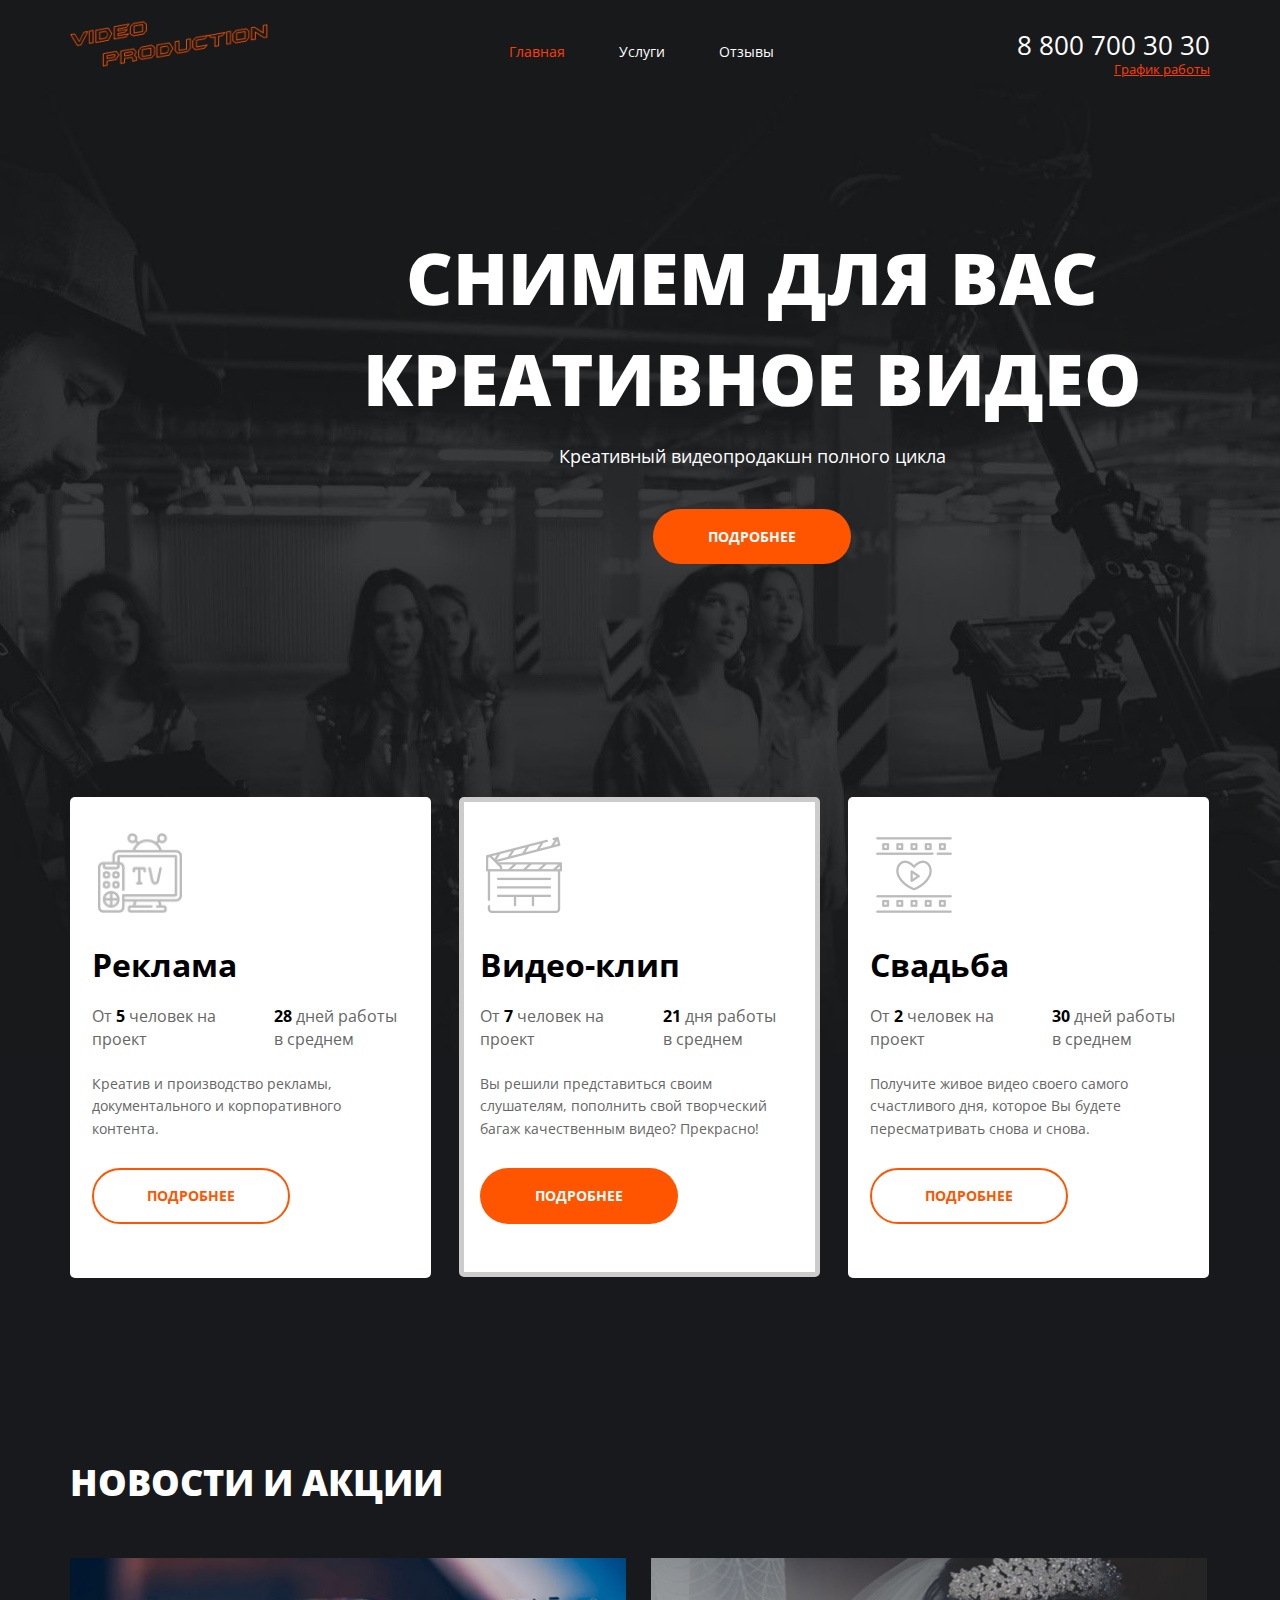
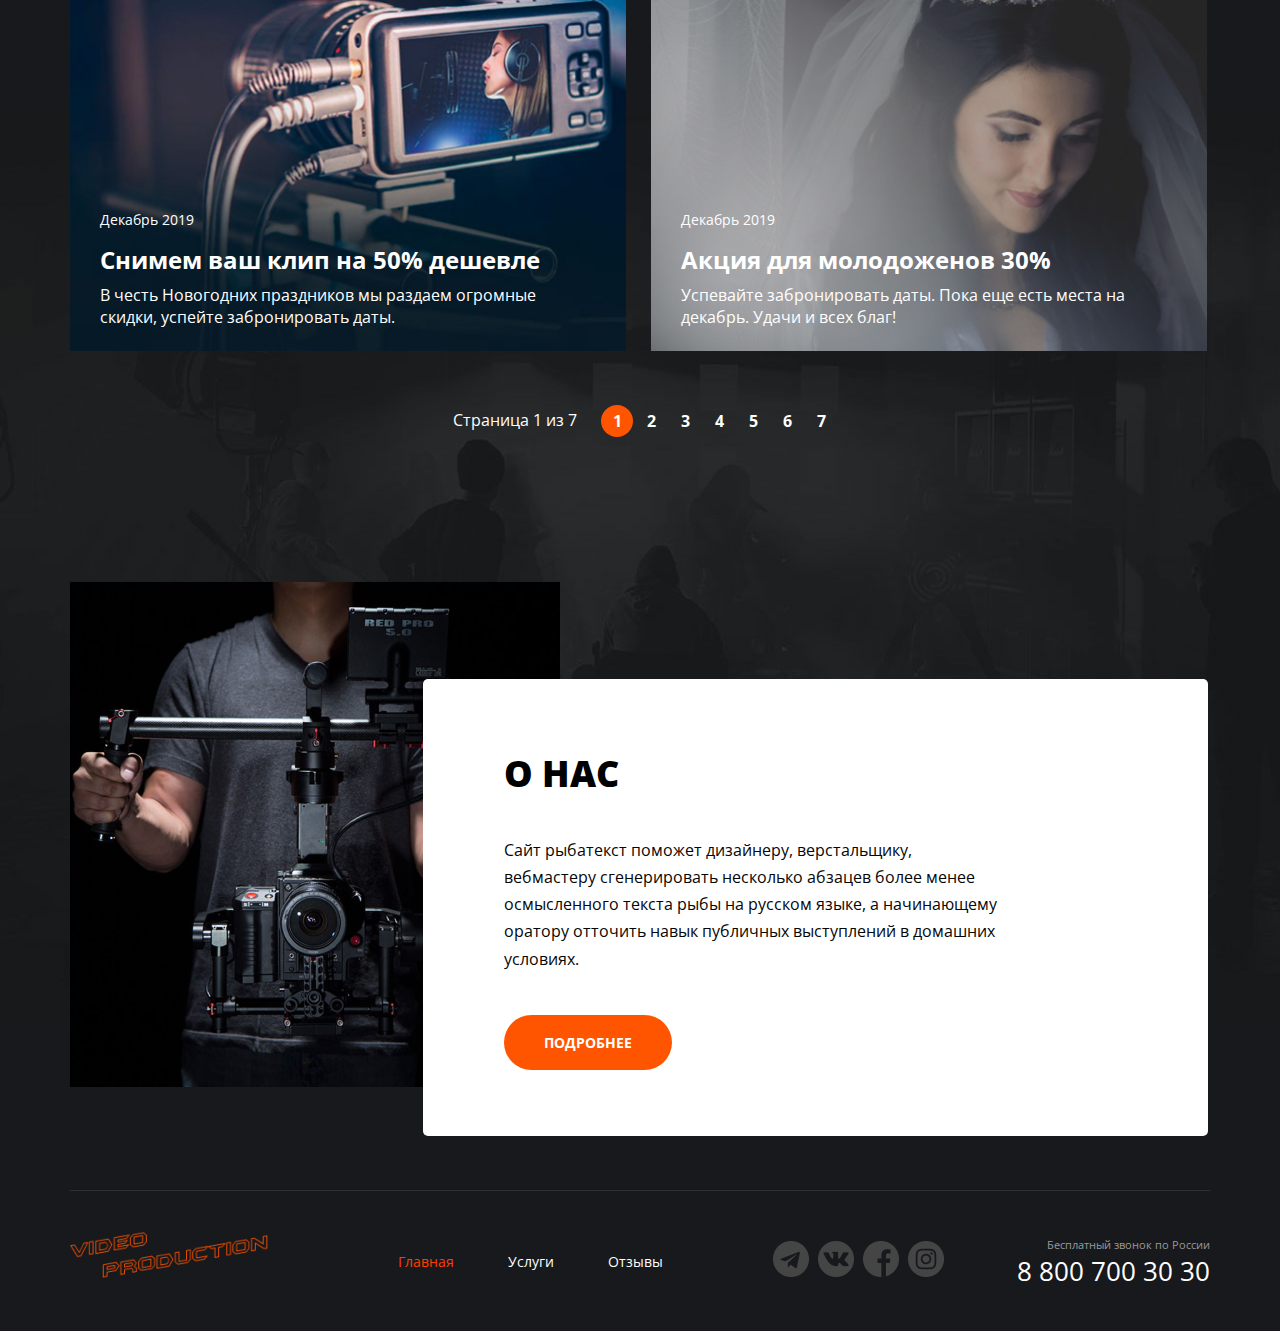
==== index.html @ f636ced1 "Update index.html" ====
<!DOCTYPE html>
<html lang="ru">

<head>
  <meta charset="UTF-8">
  <meta name="viewport" content="width=1160, initial-scale=1.0">
  <title>Video Production | Снимем для вас
    креативное видео</title>
  <link rel="stylesheet" href="./css/normalize.css">
  <link rel="stylesheet" href="./css/main.css">
</head>

<body>
  <div class="wrapper main-page-wrapper">
      <!-- Hero header и меню -->
      <section class="hero">
        <!-- Меню -->
        <header class="header-container">
          <div class="container">
            <div class="header">
              <a href="./" class="logo">
                <img src="./img/logo/logo.png" alt="video production logo" class="logo__img">
              </a>
              <nav class="menu">
                <ul class="menu__list">
                  <li class="menu__item menu__item--active">
                    <a href="./" class="menu__link">Главная</a>
                  </li>
                  <li class="menu__item">
                    <a href="#" class="menu__link">Услуги</a>
                  </li>
                  <li class="menu__item">
                    <a href="#" class="menu__link">Отзывы</a>
                  </li>
                </ul>
              </nav>
              <adress class="contacts">
                <a href="tel:+78007003030" class="contacts__phone">8 800 700 30 30</a>
                <div class="contacts__dropdown-title">
                  <a href="#" class="contacts__dropdown-link">График работы</a>
                </div>
              </adress>
            </div>
          </div>
        </header>
        <!-- Hero -->
        <div class="hero__content">
          <div class="container">
            <div class="hero__text-section">
              <h1 class="hero__title">снимем для вас
                креативное видео</h1>
            </div>
            <div class="hero__text">Креативный видеопродакшн полного цикла
            </div>
            <a href="#" class="button">Подробнее</a>
          </div>
        </div>
      </section>
    <!-- Предложения-->
    <section class="offers">
      <div class="container">
        <ul class="offers__list">
          <li class="offers__item offer">
            <div class="offer__header">
              <img src="./img/icons/tv.png" alt="tv" class="offer__header-img">
            </div>
            <div class="offer__content">
              <h3 class="offer__title">Реклама</h3>
              <ul class="offer__conditions">
                <li class="offer__conditions-item conditions-offers">
                  От <b>5</b> человек на проект
                </li>
                <li class="offer__conditions-item conditions-offers">
                  <b>28</b> дней работы в среднем
                </li>
              </ul>
              <p class="offer__text">Креатив и производство рекламы, документального и корпоративного контента.</p>
              <div class="offer__wrapper">
                <a href="#" class="button button--type--secondary">Подробнее</a>
              </div>
            </div>
          </li>
          <li class="offers__item offer offer--type--secondary">
            <div class="offer__header">
              <img src="./img/icons/clapper.png" alt="tv" class="offer__header-img">
            </div>
            <div class="offer__content">
              <h3 class="offer__title">Видео-клип</h3>
              <ul class="offer__conditions">
                <li class="offer__conditions-item conditions-offers">
                  От <b>7</b> человек на проект
                </li>
                <li class="offer__conditions-item conditions-offers">
                  <b>21</b> дня работы в среднем
                </li>
              </ul>
              <p class="offer__text">Вы решили представиться своим слушателям, пополнить свой творческий багаж
                качественным видео? Прекрасно!</p>
              <div class="offer__wrapper">
                <a href="#" class="button button--active">Подробнее</a>
              </div>
            </div>
          </li>
          <li class="offers__item offer">
            <div class="offer__header">
              <img src="./img/icons/film.png" alt="tv" class="offer__header-img">
            </div>
            <div class="offer__content">
              <h3 class="offer__title">Свадьба</h3>
              <ul class="offer__conditions">
                <li class="offer__conditions-item conditions-offers">
                  От <b>2</b> человек на проект
                </li>
                <li class="offer__conditions-item conditions-offers">
                  <b>30</b> дней работы в среднем
                </li>
              </ul>
              <p class="offer__text">Получите живое видео своего самого счастливого дня, которое Вы будете
                пересматривать снова и снова.</p>
              <div class="offer__wrapper">
                <a href="#" class="button button--type--secondary">Подробнее</a>
              </div>
            </div>
          </li>
        </ul>
      </div>
    </section>
    <!-- Новости и акции -->
    <section class="news">
      <div class="container">
        <h2 class="news__main-title">Новости и акции</h2>
        <ul class="news__list">
          <li class="news__item">
            <img src="./img/photos/camera.jpg" alt="Съемка клипа" class="news__cover">
            <div class="news__description">
              <time class="news__date">Декабрь 2019</time>
              <h4 class="news__title">Снимем ваш клип на 50% дешевле</h4>
              <p class="news__text">
                В честь Новогодних праздников мы раздаем огромные скидки, успейте забронировать даты.
              </p>
            </div>
          </li>
          <li class="news__item">
            <img src="./img/photos/wedding.jpg" alt="Съемка свадьбы" class="news__cover">
            <div class="news__description">
              <time class="news__date">Декабрь 2019</time>
              <h4 class="news__title">Акция для молодоженов 30%</h4>
              <p class="news__text">
                Успевайте забронировать даты. Пока еще есть места на декабрь. Удачи и всех благ!
              </p>
            </div>
          </li>
        </ul>
        <div class="pagination">
          <div class="pagination__pages">
            Страница 1 из 7
          </div>
          <ul class="pagination__list">
            <li class="pagination__item pagination__item--active">
              <a href="#" class="pagination__link">1</a>
            </li>
            <li class="pagination__item">
              <a href="#" class="pagination__link">2</a>
            </li>
            <li class="pagination__item">
              <a href="#" class="pagination__link">3</a>
            </li>
            <li class="pagination__item">
              <a href="#" class="pagination__link">4</a>
            </li>
            <li class="pagination__item">
              <a href="#" class="pagination__link">5</a>
            </li>
            <li class="pagination__item">
              <a href="#" class="pagination__link">6</a>
            </li>
            <li class="pagination__item">
              <a href="#" class="pagination__link">7</a>
            </li>
          </ul>
        </div>
      </div>
    </section>
    <!-- О нас -->
    <section class="about">
      <div class="container">
        <div class="about__content">
          <div class="about__desc">
            <h2 class="about__desc-title">О нас</h2>
            <div class="about__desc-text">
              <p>
                Сайт рыбатекст поможет дизайнеру, верстальщику, вебмастеру сгенерировать несколько абзацев более менее
                осмысленного текста рыбы на русском языке, а начинающему оратору отточить навык публичных выступлений в
                домашних условиях.
              </p>
            </div>
            <a href="#" class="button button--main">Подробнее</a>
          </div>

        </div>
      </div>
    </section>
    <!-- Футер -->
    <footer class="footer-container">
      <div class="container footer-container__content">
        <div class="footer">
          <a href="./" class="logo logo--footer">
            <img src="./img/logo/logo.png" alt="video production logo" class="logo__img">
          </a>
          <nav class="menu menu--footer">
            <ul class="menu__list">
              <li class="menu__item menu__item--active">
                <a href="./" class="menu__link">Главная</a>
              </li>
              <li class="menu__item">
                <a href="#" class="menu__link">Услуги</a>
              </li>
              <li class="menu__item">
                <a href="#" class="menu__link">Отзывы</a>
              </li>
            </ul>
          </nav>
          <ul class="socials">
            <li class="socials__item socials__item--icon--telegram"><a href="#" class="socials__link"></a></li>
            <li class="socials__item socials__item--icon--vk"><a href="#" class="socials__link"></a></li>
            <li class="socials__item socials__item--icon--fb"><a href="#" class="socials__link"></a></li>
            <li class="socials__item socials__item--icon--insta"><a href="#" class="socials__link"></a></li>

          </ul>
          <adress class="contacts contacts--footer">
            <div class="contacts__desc">Бесплатный звонок по России
            </div>
            <a href="tel:+78007003030" class="contacts__phone">8 800 700 30 30</a>
          </adress>
        </div>
      </div>
    </footer>
  </div>

</body>

</html>
---- css/main.css ----
@import url('https://fonts.googleapis.com/css2?family=Open+Sans:wght@400;600;700;800&display=swap');

body {
  font-family: 'Open Sans', Helvetica, sans-serif;
  font-style: normal;
  font-weight: 400;
  font-size: 16px;
  line-height: 1.4;
  background: #17191C;
  color: #fff;
  -webkit-font-smoothing: antialiased;
  -moz-osx-font-smoothing: grayscale;
}

a {
  color: inherit;
}

ul {
  padding: 0px;
  margin: 0px;
}

ul li {
  list-style: none;
}

h1,
h2,
h3,
h4,
h5,
h6,
p {
  margin: 0px;
  font-weight: normal;
}

b {
  color: #000000;
}

p {
  margin-top: 0;
}

* {
  box-sizing: border-box;
  /* чтобы padding не растягивал блок */
}

.wrapper {
  overflow: hidden;
  min-width: 1160px;
}
 
.main-page-wrapper {
  background: url("../img/background/hero-bg.jpg") center top no-repeat, url("../img/background/bottom-bg.jpg") center bottom 298px no-repeat;
}

.container {
  margin: 0 auto;
  width: 1140px;
}

.header {
  height: 70px;
  position: relative;
  margin-bottom: 157px;
}

.logo {
  display: block;
  position: absolute;
  top: 21px;
  left: 0px;
}

.logo--footer {
  top: 41px;
}

.menu {
  position: absolute;
  top: 38px;
  left: 439px;
}

.menu__item {
  display: inline-block;
  vertical-align: middle;
  margin-right: 50px;
}

.menu__item:last-child {
  margin-right: 0;
}

.menu__link:hover {
  color: #FF3D00;
}

.menu__link {
  font-size: 14px;
  text-decoration: none;
}

.menu__item--active {
  color: #FF3D00;
}

.menu--footer {
  top: 57px;
  left: 328px;
}

.contacts {
  position: absolute;
  top: 27px;
  right: 0px;
  text-align: right;
}

.contacts__desc {
  font-size: 11px;
  color: #9A9A9A;
}

.contacts__phone {
  text-decoration: none;
  font-size: 26px;
  margin-bottom: 4px;
}

.contacts__dropdown-title {
  font-size: 13px;
  color: #FF3D00;
  line-height: 1;
}

.contacts--footer {
  top: 46px;
}

.hero {
  margin-bottom: 233px;
}

.hero__content {
  text-align: center;
  margin: 0px 182px;
}

.hero__title {
  font-size: 72px;
  font-weight: 800;
  text-transform: uppercase;
  margin-bottom: 15px;
}

.hero__text {
  font-size: 18px;
  margin-bottom: 40px;
}

.button {
  font-size: 14px;
  font-weight: 700;
  font-style: normal;
  text-transform: uppercase;
  text-decoration: none;
  color: #fff;
  background: #FF5500;
  border-radius: 35px;
  padding: 18px 55px;
  display: inline-block;
  /* конвертирует инлайновый элемент в блочный */
}

.button:hover {
  background: #FF3D00;
}

.button--active:hover {
  background: #fff;
  color: #FF5500;
  border: 2px solid #FF5500;
  padding: 16px 53px;
}

.button--main {
  padding: 18px 40px;
}

.button--type--secondary {
  background: #fff;
  color: #FF5500;
  border: 2px solid #FF5500;
  padding: 16px 53px;
}

.button--type--secondary:hover {
  color: #fff;
  background: #FF5500;
}

.offers {
  margin-bottom: 180px;
}

.offers__item {
  min-height: 476px;
  display: inline-block;
  margin-right: 24px;
  width: 361px;
  vertical-align: top;
}

.offers__item:last-child {
  margin-right: 0;
}

.offer {
  background: #fff;
  color: #666666;
  border-radius: 5px;
  padding: 35px 33px 54px 22px;
}

.offer--type--secondary {
  border: 5px solid #CCCCCC;
  padding: 30px 28px 48px 16px;
}

.offer__header {
  margin-bottom: 30px;
  height: 81px;
  position: relative;
}

.offer__header-img {
  position: absolute; 
  bottom: 0;
  left: 6px;
}

.offer__title {
  font-size: 32px;
  font-weight: 700;
  color: black;
  margin-bottom: 17px;
}

.offer__conditions {
  margin-bottom: 23px;
  position: relative;
}

.offer__conditions-item {
  display: inline-block;
  vertical-align: top;
}

.offer__conditions-item:last-child {
  position: absolute;
  right: 0;
}

.conditions-offers {
  width: 124px;
}

.offer__text {
  font-size: 14px;
  margin-bottom: 28px;
  line-height: 1.6;
}

.news {
  margin-bottom: 145px;
}

.news__list {
  margin-bottom: 54px;
}

.news__item {
  width: 556px;
  display: inline-block;
  vertical-align: top;
  position: relative;
  margin-right: 21px;
  overflow: hidden;
}

.news__item:last-child {
  margin-right: 0px;
}

.news__cover {
  display: block;
  width: 100%;
  height: 100%;
  object-fit: cover;
  /* блок, к которому применено это свойство,
  всегда будет целиком заполняь тот блок,
  в котором он находится и сам будет масштабировать нужный элемент */
}

.news__main-title {
  font-size: 36px;
  font-weight: 800;
  text-transform: uppercase;
  margin-bottom: 50px;
}

.news__description {
  position: absolute;
  left: 0;
  right: 0;
  bottom: 0;
  padding: 19px 30px;
  min-height: 158px;
}

.news__date {
  font-size: 14px;
  margin-bottom: 13px;
  display: block;
}

.news__title {
  font-size: 24px;
  font-weight: 700;
  margin-bottom: 7px;
}

.news__text {
  margin-bottom: 4px;
}

.pagination {
  text-align: center;
}

.pagination__pages,
.pagination__list {
  display: inline-block;
  margin-left: 15px;
  padding-right: 5px;
}

.pagination__item {
  display: inline-block;
  vertical-align: middle;
  line-height: 32px;
  margin-right: -2px;
}

.pagination__item:last-child {
  margin-right: 0;
}

.pagination__item--active .pagination__link {
  background: #FF5500;
}

.pagination__link {
  text-decoration: none;
  display: block;
  width: 32px;
  height: 32px;
  border-radius: 50%;
  position: relative;
  font-weight: 700;
}

.pagination__link:hover {
  background: #FF5500;
}

.about {
  margin-bottom: 54px;
}

.about__content::before {
  content: "";
  width: 490px;
  height: 505px;
  background: url(../img/photos/cameraman.jpg) center center / cover no-repeat;
}

.about__content::before,
.about__desc {
  display: inline-block;
  vertical-align: top;
}

.about__desc {
  background: #FFFFFF;
  color: #060606;
  padding: 70px 203px 66px 81px;
  border-radius: 5px;
  width: 785px;
  margin-left: -141px;
  margin-top: 97px;

}

.about__desc-title {
  color: #000;
  font-size: 36px;
  font-weight: 800;
  text-transform: uppercase;
  margin-bottom: 37px;
}

.about__desc-text {
  margin-bottom: 42px;
  line-height: 1.7;
}

.about__desc-text p {
  margin-bottom: 20px;
  /* отступ от параграфа, если в тексте их будет несколько */
}

.about__desc-text p:last-child {
  margin-bottom: 0;
}

.footer {
  height: 140px;
  position: relative;
}

.footer-container__content {
  border-top: 1px solid rgb(255, 255, 255, 0.1);
}

.socials {
  position: absolute;
  top: 50px;
  right: 266px;
}

.socials__item {
  display: inline-block;
  vertical-align: middle;
  margin-right: 5px;
}

.socials__item:last-child {
  margin-right: 0;
}

.socials__link {
  display: block;
  text-decoration: none;
  width: 36px;
  height: 36px;
  background: center center no-repeat;
}

.socials__item--icon--telegram .socials__link {
  background-image: url(../img/icons/telegram.png);
}

.socials__item--icon--telegram .socials__link:hover {
  background-image: url(../img/icons/telegram-h.png);
}

.socials__item--icon--vk .socials__link {
  background-image: url(../img/icons/vk.png);
}

.socials__item--icon--vk .socials__link:hover {
  background-image: url(../img/icons/vk-h.png);
}

.socials__item--icon--fb .socials__link {
  background-image: url(../img/icons/facebook.png);
}

.socials__item--icon--fb .socials__link:hover {
  background-image: url(../img/icons/facebook-h.png);
}

.socials__item--icon--insta .socials__link {
  background-image: url(../img/icons/instagram.png);
}

.socials__item--icon--insta .socials__link:hover {
  background-image: url(../img/icons/instagram-h.png);
}
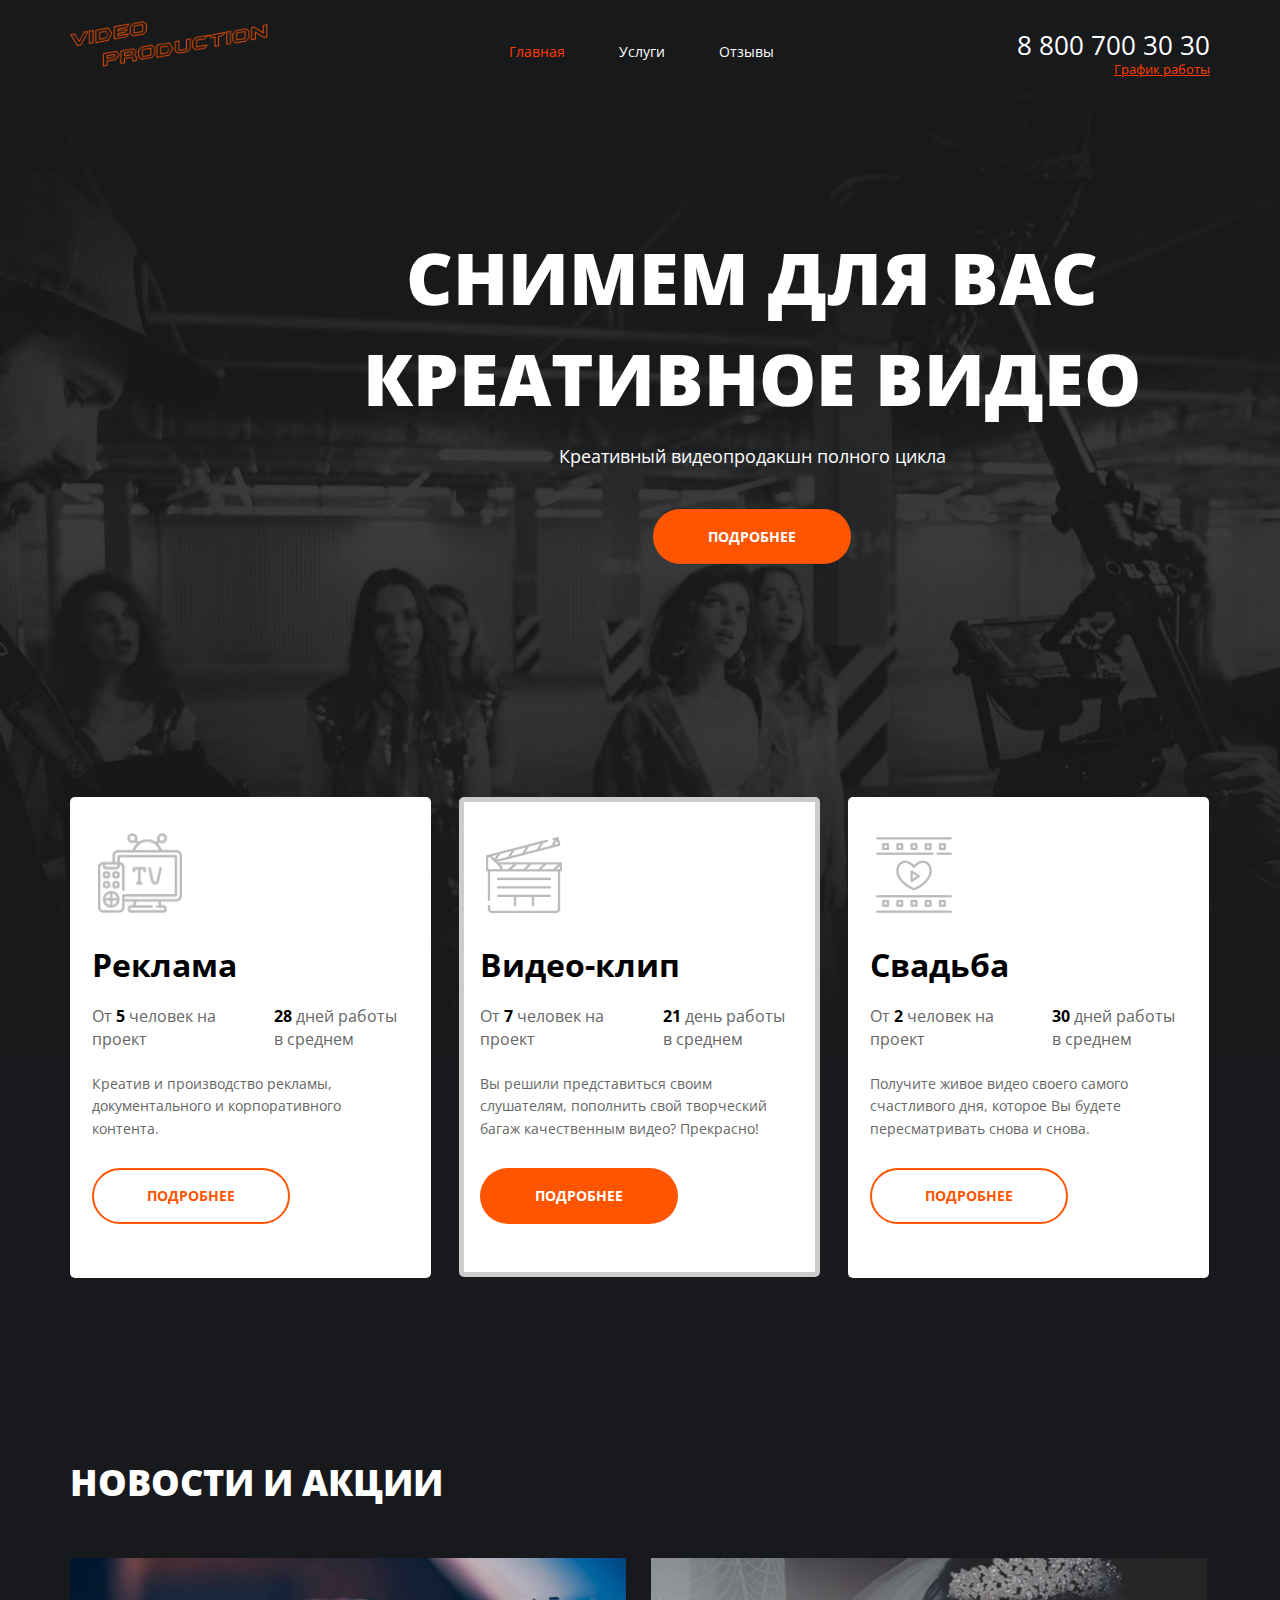
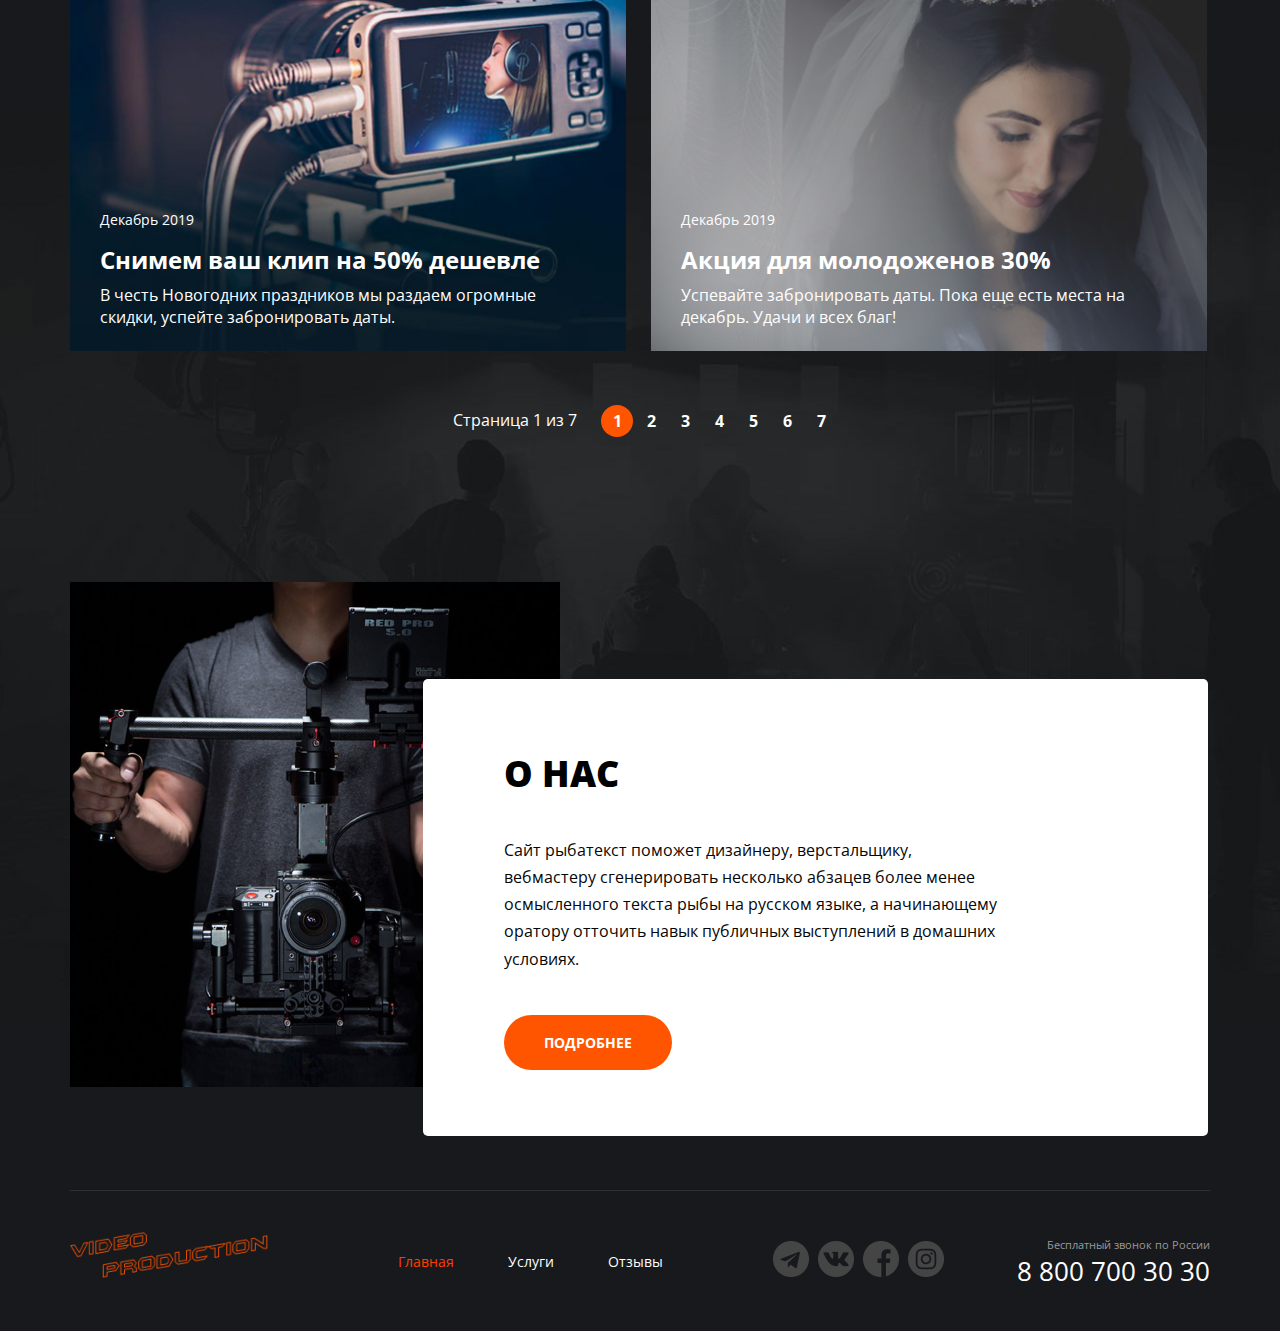
==== commit 6f1f909d: "Update index.html" ====
--- a/index.html
+++ b/index.html
@@ -91,7 +91,7 @@
                   От <b>7</b> человек на проект
                 </li>
                 <li class="offer__conditions-item conditions-offers">
-                  <b>21</b> дня работы в среднем
+                  <b>21</b> день работы в среднем
                 </li>
               </ul>
               <p class="offer__text">Вы решили представиться своим слушателям, пополнить свой творческий багаж
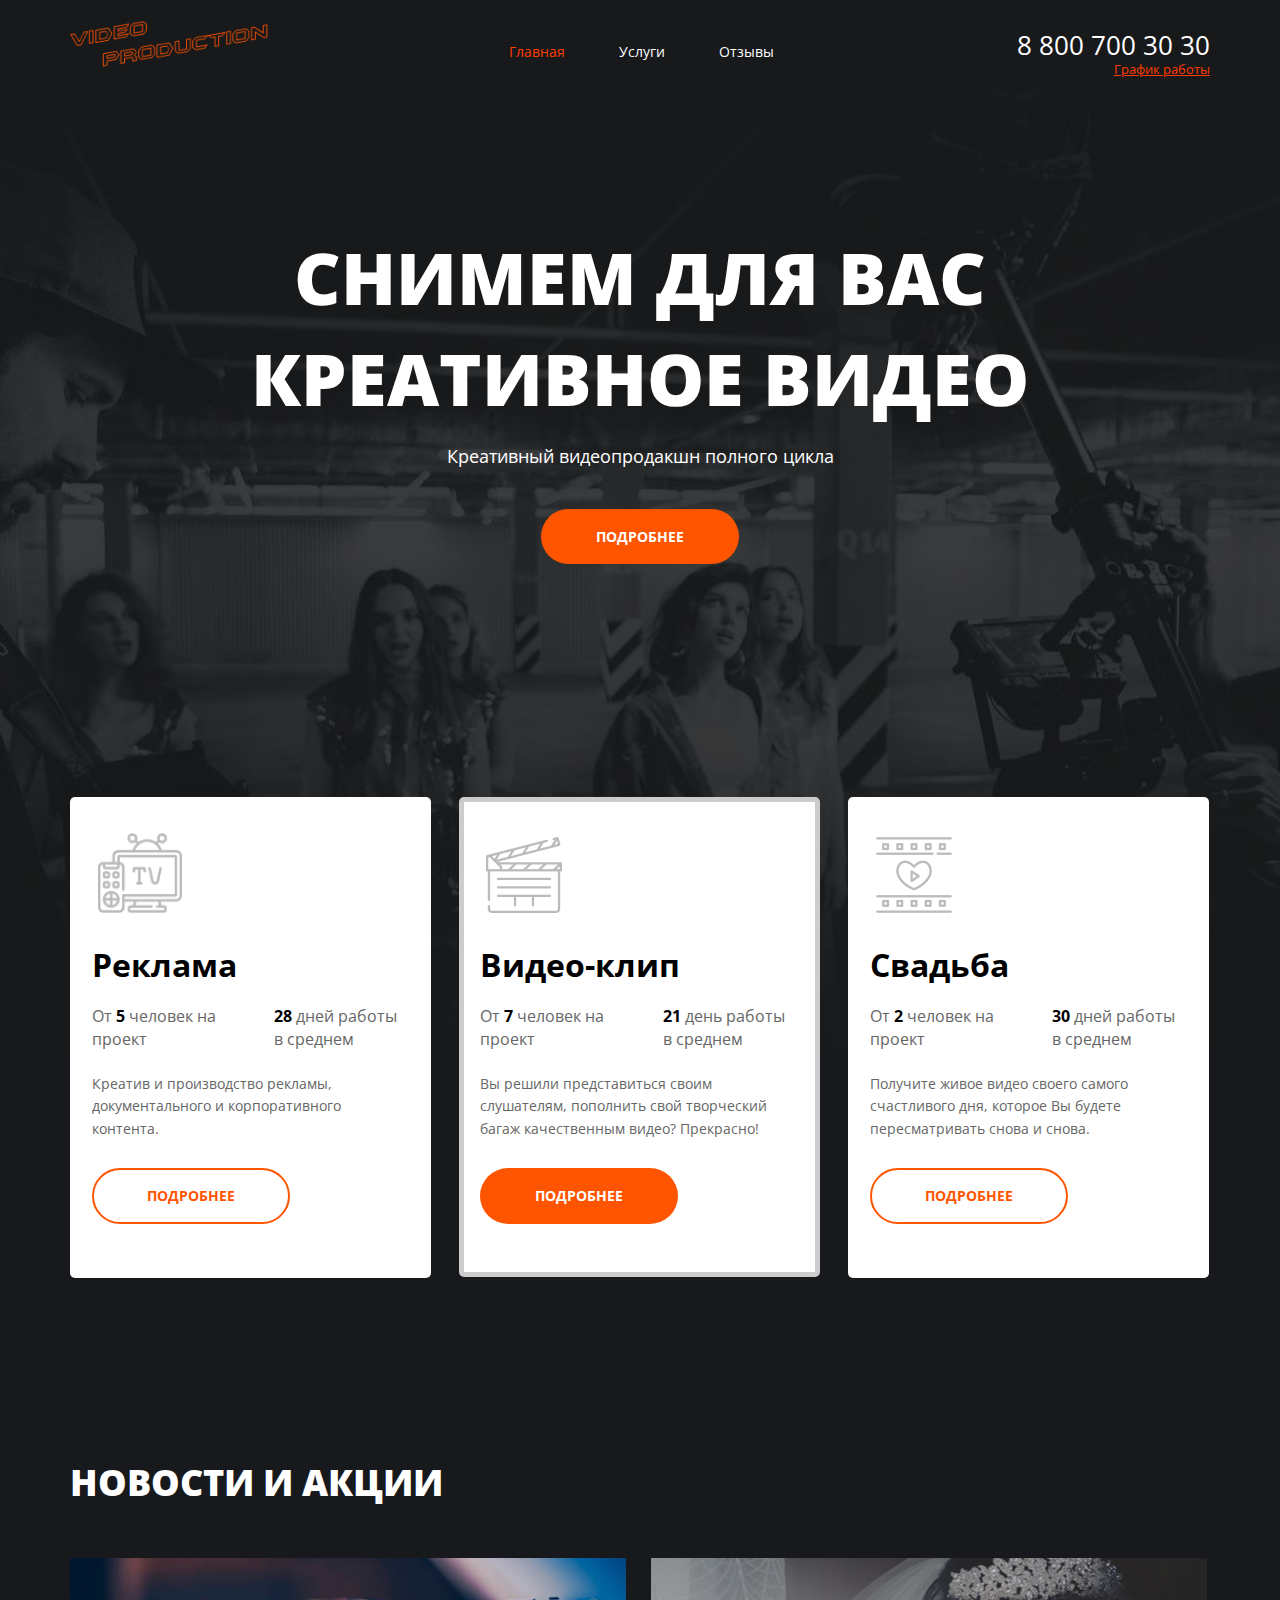
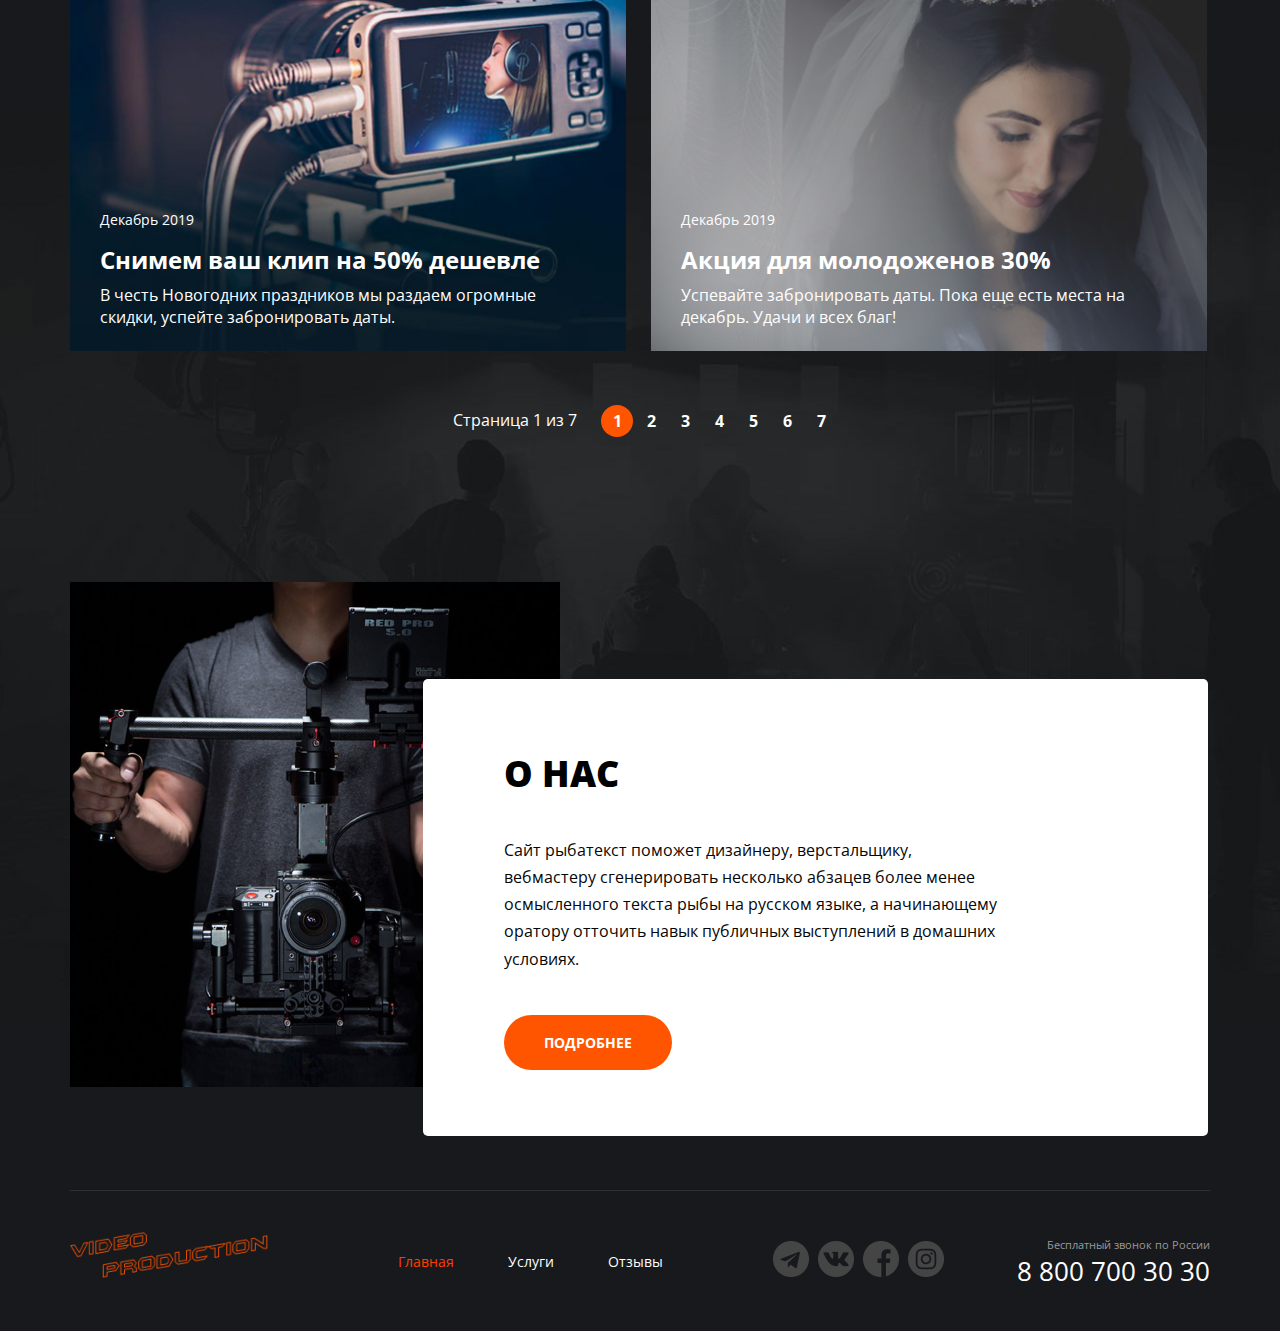
==== commit 279f3404: "Update index.html" ====
--- a/index.html
+++ b/index.html
@@ -3,7 +3,7 @@
 
 <head>
   <meta charset="UTF-8">
-  <meta name="viewport" content="width=1160, initial-scale=1.0">
+  <meta name="viewport" content="width=1160, initial-scale=1.0"/>
   <title>Video Production | Снимем для вас
     креативное видео</title>
   <link rel="stylesheet" href="./css/normalize.css">
--- a/css/main.css
+++ b/css/main.css
@@ -148,7 +148,6 @@
 
 .hero__content {
   text-align: center;
-  margin: 0px 182px;
 }
 
 .hero__title {
@@ -492,4 +491,4 @@
 
 .socials__item--icon--insta .socials__link:hover {
   background-image: url(../img/icons/instagram-h.png);
-}+}
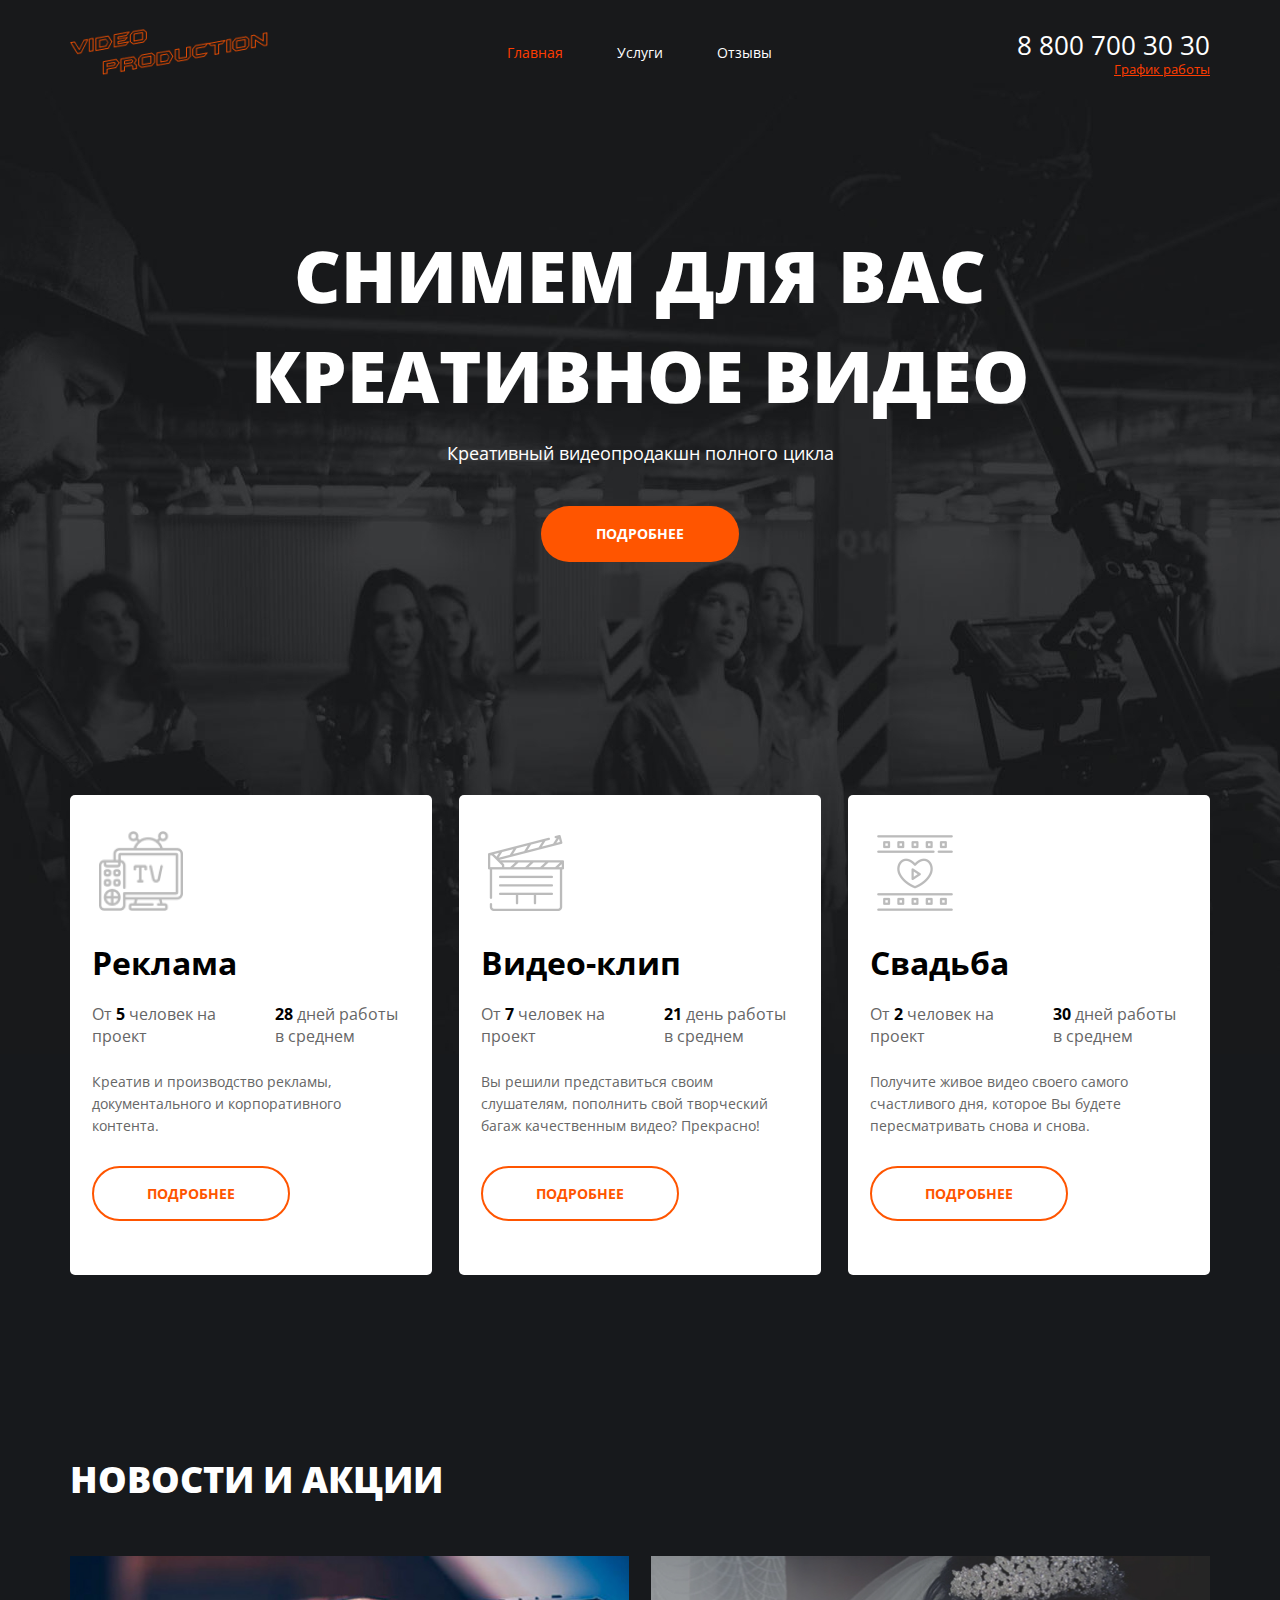
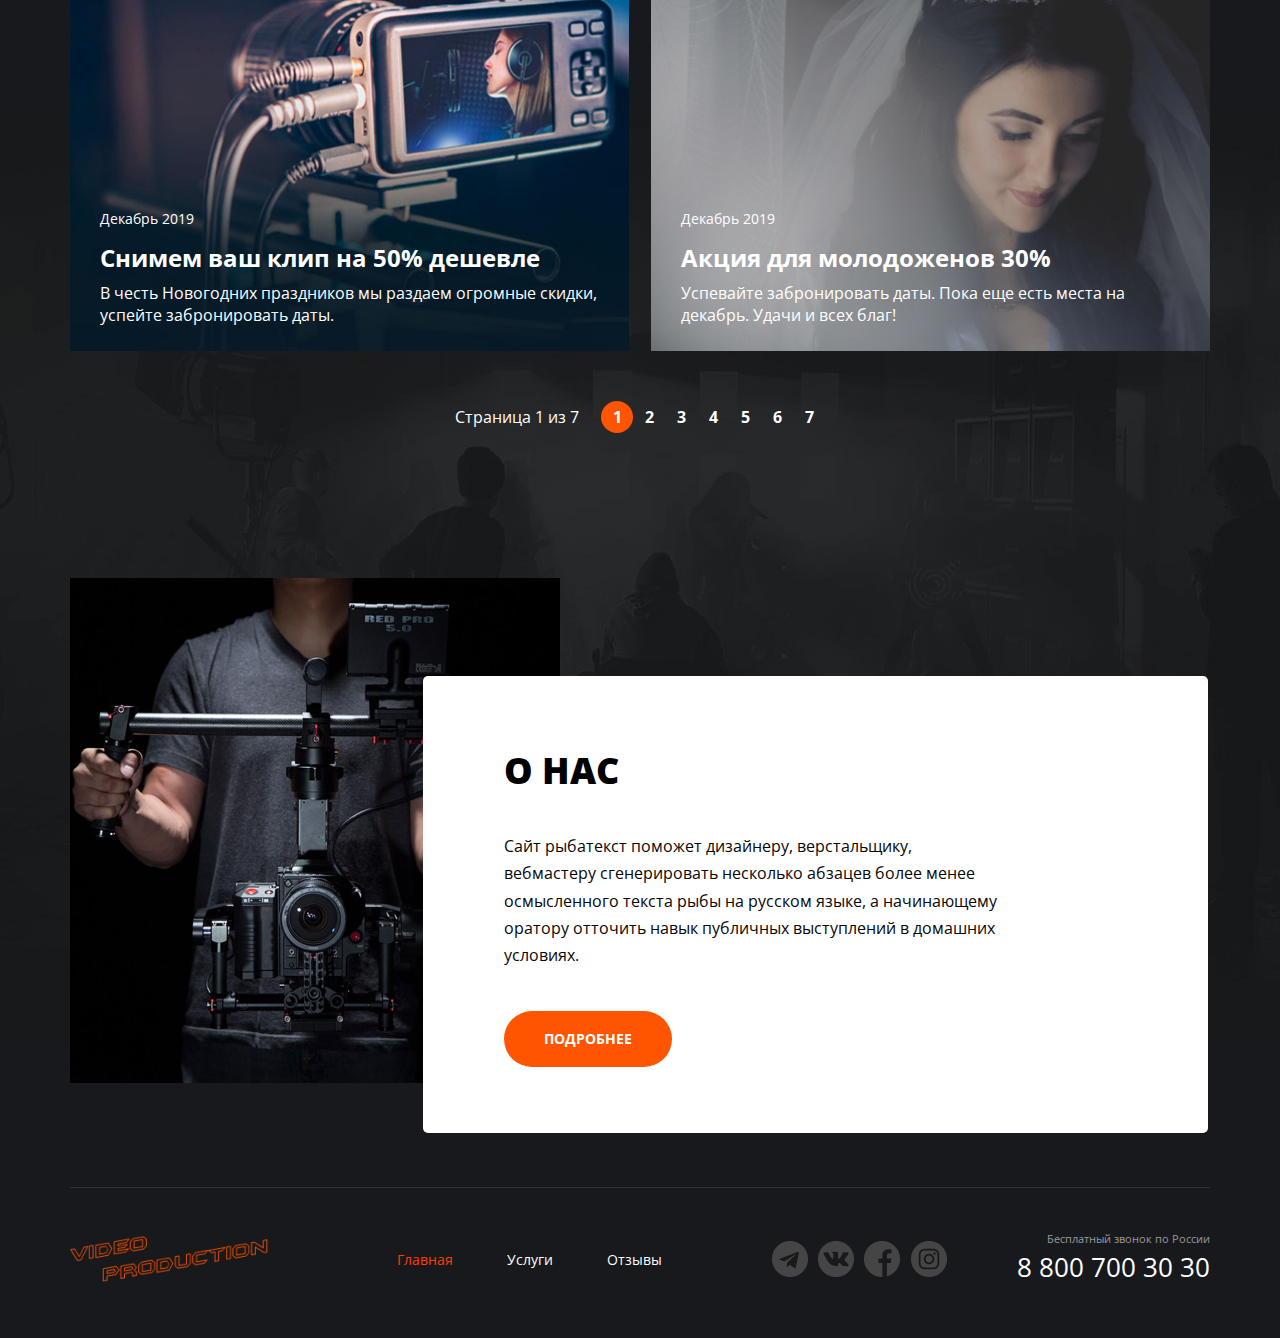
==== commit 892ae411: "Add files via upload" ====
--- a/index.html
+++ b/index.html
@@ -3,203 +3,231 @@
 
 <head>
   <meta charset="UTF-8">
-  <meta name="viewport" content="width=1160, initial-scale=1.0"/>
-  <title>Video Production | Снимем для вас
-    креативное видео</title>
-  <link rel="stylesheet" href="./css/normalize.css">
+  <meta name="viewport" content="width=1200, initial-scale=1.0">
+  <title>Снимем для вас
+    креативное видео | Video Production</title>
   <link rel="stylesheet" href="./css/main.css">
 </head>
 
 <body>
   <div class="wrapper main-page-wrapper">
-      <!-- Hero header и меню -->
+    <div class="wrapper__content">
+      <!-- Меню и hero header -->
       <section class="hero">
-        <!-- Меню -->
-        <header class="header-container">
-          <div class="container">
-            <div class="header">
-              <a href="./" class="logo">
-                <img src="./img/logo/logo.png" alt="video production logo" class="logo__img">
-              </a>
-              <nav class="menu">
-                <ul class="menu__list">
-                  <li class="menu__item menu__item--active">
-                    <a href="./" class="menu__link">Главная</a>
-                  </li>
-                  <li class="menu__item">
-                    <a href="#" class="menu__link">Услуги</a>
-                  </li>
-                  <li class="menu__item">
-                    <a href="#" class="menu__link">Отзывы</a>
-                  </li>
-                </ul>
-              </nav>
-              <adress class="contacts">
-                <a href="tel:+78007003030" class="contacts__phone">8 800 700 30 30</a>
-                <div class="contacts__dropdown-title">
-                  <a href="#" class="contacts__dropdown-link">График работы</a>
-                </div>
-              </adress>
-            </div>
-          </div>
-        </header>
-        <!-- Hero -->
-        <div class="hero__content">
-          <div class="container">
-            <div class="hero__text-section">
-              <h1 class="hero__title">снимем для вас
-                креативное видео</h1>
-            </div>
-            <div class="hero__text">Креативный видеопродакшн полного цикла
-            </div>
-            <a href="#" class="button">Подробнее</a>
+        <div class="hero__container">
+          <!-- Меню -->
+          <header class="header-container">
+            <div class="container">
+              <div class="header">
+                <a href="./" class="logo">
+                  <img src="./img/logo/logo.png" alt="video production logo" class="logo__img">
+                </a>
+                <nav class="menu menu__header">
+                  <ul class="menu__list">
+                    <li class="menu__item menu__item--active">
+                      <a href="./" class="menu__link">Главная</a>
+                    </li>
+                    <li class="menu__item">
+                      <a href="./services.html" class="menu__link">Услуги</a>
+                    </li>
+                    <li class="menu__item">
+                      <a href="#" class="menu__link">Отзывы</a>
+                    </li>
+                  </ul>
+                </nav>
+                <adress class="contacts">
+                  <a href="tel:+78007003030" class="contacts__phone">8 800 700 30 30</a>
+                  <div class="contacts__dropdown-title">
+                    <a href="#" class="contacts__dropdown-link">График работы</a>
+                  </div>
+                </adress>
+              </div>
+            </div>
+          </header>
+          <!-- Hero -->
+          <div class="hero__content">
+            <div class="container">
+              <div class="hero__text-section">
+                <h1 class="hero__title">снимем для вас
+                  креативное видео</h1>
+                <div class="hero__text">Креативный видеопродакшн полного цикла
+                </div>
+                <a href="#" class="button">Подробнее</a>
+              </div>
+            </div>
           </div>
         </div>
       </section>
-    <!-- Предложения-->
-    <section class="offers">
-      <div class="container">
-        <ul class="offers__list">
-          <li class="offers__item offer">
-            <div class="offer__header">
-              <img src="./img/icons/tv.png" alt="tv" class="offer__header-img">
-            </div>
-            <div class="offer__content">
-              <h3 class="offer__title">Реклама</h3>
-              <ul class="offer__conditions">
-                <li class="offer__conditions-item conditions-offers">
-                  От <b>5</b> человек на проект
-                </li>
-                <li class="offer__conditions-item conditions-offers">
-                  <b>28</b> дней работы в среднем
+      <!-- Контент -->
+      <main class="main-content">
+        <!-- Предложения-->
+        <section class="offers">
+          <div class="container">
+            <ul class="offers__list">
+              <li class="offers__item">
+                <a href="#" class="offer">
+                  <div class="offer__header">
+                    <img src="./img/content/offers/tv.png" alt="tv" class="offer__header-img">
+                  </div>
+                  <div class="offer__content">
+                    <h4 class="offer__title">Реклама</h4>
+                    <ul class="offer__conditions">
+                      <li class="offer__conditions-item conditions-offers">
+                        От <b>5</b> человек на проект
+                      </li>
+                      <li class="offer__conditions-item conditions-offers">
+                        <b>28</b> дней работы в среднем
+                      </li>
+                    </ul>
+                    <div class="offer__text">
+                      <p>Креатив и производство рекламы, документального и корпоративного контента.</p>
+                    </div>
+                    <div class="button-wrapper">
+                      <div class="button offer__button button--type-secondary">Подробнее</div>
+                    </div>
+                  </div>
+                </a>
+              </li>
+              <li class="offers__item">
+                <a href="#" class="offer">
+                <div class="offer__header">
+                  <img src="./img/content/offers/clapper.png" alt="clapper" class="offer__header-img">
+                </div>
+                <div class="offer__content">
+                  <h4 class="offer__title">Видео-клип</h4>
+                  <ul class="offer__conditions">
+                    <li class="offer__conditions-item conditions-offers">
+                      От <b>7</b> человек на проект
+                    </li>
+                    <li class="offer__conditions-item conditions-offers">
+                      <b>21</b> день работы в среднем
+                    </li>
+                  </ul>
+                  <div class="offer__text">
+                    <p>Вы решили представиться своим слушателям, пополнить свой творческий багаж
+                      качественным видео? Прекрасно!</p>
+                  </div>
+                  <div class="button-wrapper">
+                    <div class="button offer__button button--type-secondary">Подробнее</div>
+                  </div>
+                </div>
+              </a>
+              </li>
+              <li class="offers__item">
+                <a href="#" class="offer">
+                <div class="offer__header">
+                  <img src="./img/content/offers/film.png" alt="film" class="offer__header-img">
+                </div>
+                <div class="offer__content">
+                  <h4 class="offer__title">Свадьба</h4>
+                  <ul class="offer__conditions">
+                    <li class="offer__conditions-item conditions-offers">
+                      От <b>2</b> человек на проект
+                    </li>
+                    <li class="offer__conditions-item conditions-offers">
+                      <b>30</b> дней работы в среднем
+                    </li>
+                  </ul>
+                  <div class="offer__text">
+                    <p>Получите живое видео своего самого счастливого дня, которое Вы будете
+                      пересматривать снова и снова.</p>
+                  </div>
+                  <div class="button-wrapper">
+                    <div class="button offer__button button--type-secondary">Подробнее</div>
+                  </div>
+                </div>
+              </a>
+              </li>
+            </ul>
+          </div>
+        </section>
+        <!-- Новости и акции -->
+        <section class="news">
+          <div class="container">
+            <h3 class="news__main-title">Новости и акции</h3>
+            <ul class="news__list">
+              <li class="news__item single-news">
+                <img src="./img/content/news/camera.jpg" alt="Съемка клипа" class="single-news__cover">
+                <div class="single-news__description">
+                  <time class="single-news__date">Декабрь 2019</time>
+                  <h5 class="single-news__title">Снимем ваш клип на 50% дешевле</h5>
+                  <div class="single-news__text">
+                    <p>
+                      В честь Новогодних праздников мы раздаем огромные скидки, успейте забронировать даты.
+                    </p>
+                  </div>
+                </div>
+              </li>
+              <li class="news__item single-news">
+                <img src="./img/content/news/wedding.jpg" alt="Съемка свадьбы" class="single-news__cover">
+                <div class="single-news__description">
+                  <time class="single-news__date">Декабрь 2019</time>
+                  <h5 class="single-news__title">Акция для молодоженов 30%</h5>
+                  <div class="single-news___text">
+                    <p>
+                      Успевайте забронировать даты. Пока еще есть места на декабрь. Удачи и всех благ!
+                    </p>
+                  </div>
+                </div>
+              </li>
+            </li>
+
+            </ul>
+            <div class="pagination">
+              <div class="pagination__pages">
+                Страница 1 из 7
+              </div>
+              <ul class="pagination__list">
+                <li class="pagination__item pagination__item--active">
+                  <a href="#" class="pagination__link">1</a>
+                </li>
+                <li class="pagination__item">
+                  <a href="#" class="pagination__link">2</a>
+                </li>
+                <li class="pagination__item">
+                  <a href="#" class="pagination__link">3</a>
+                </li>
+                <li class="pagination__item">
+                  <a href="#" class="pagination__link">4</a>
+                </li>
+                <li class="pagination__item">
+                  <a href="#" class="pagination__link">5</a>
+                </li>
+                <li class="pagination__item">
+                  <a href="#" class="pagination__link">6</a>
+                </li>
+                <li class="pagination__item">
+                  <a href="#" class="pagination__link">7</a>
                 </li>
               </ul>
-              <p class="offer__text">Креатив и производство рекламы, документального и корпоративного контента.</p>
-              <div class="offer__wrapper">
-                <a href="#" class="button button--type--secondary">Подробнее</a>
-              </div>
-            </div>
-          </li>
-          <li class="offers__item offer offer--type--secondary">
-            <div class="offer__header">
-              <img src="./img/icons/clapper.png" alt="tv" class="offer__header-img">
-            </div>
-            <div class="offer__content">
-              <h3 class="offer__title">Видео-клип</h3>
-              <ul class="offer__conditions">
-                <li class="offer__conditions-item conditions-offers">
-                  От <b>7</b> человек на проект
-                </li>
-                <li class="offer__conditions-item conditions-offers">
-                  <b>21</b> день работы в среднем
-                </li>
-              </ul>
-              <p class="offer__text">Вы решили представиться своим слушателям, пополнить свой творческий багаж
-                качественным видео? Прекрасно!</p>
-              <div class="offer__wrapper">
-                <a href="#" class="button button--active">Подробнее</a>
-              </div>
-            </div>
-          </li>
-          <li class="offers__item offer">
-            <div class="offer__header">
-              <img src="./img/icons/film.png" alt="tv" class="offer__header-img">
-            </div>
-            <div class="offer__content">
-              <h3 class="offer__title">Свадьба</h3>
-              <ul class="offer__conditions">
-                <li class="offer__conditions-item conditions-offers">
-                  От <b>2</b> человек на проект
-                </li>
-                <li class="offer__conditions-item conditions-offers">
-                  <b>30</b> дней работы в среднем
-                </li>
-              </ul>
-              <p class="offer__text">Получите живое видео своего самого счастливого дня, которое Вы будете
-                пересматривать снова и снова.</p>
-              <div class="offer__wrapper">
-                <a href="#" class="button button--type--secondary">Подробнее</a>
-              </div>
-            </div>
-          </li>
-        </ul>
-      </div>
-    </section>
-    <!-- Новости и акции -->
-    <section class="news">
-      <div class="container">
-        <h2 class="news__main-title">Новости и акции</h2>
-        <ul class="news__list">
-          <li class="news__item">
-            <img src="./img/photos/camera.jpg" alt="Съемка клипа" class="news__cover">
-            <div class="news__description">
-              <time class="news__date">Декабрь 2019</time>
-              <h4 class="news__title">Снимем ваш клип на 50% дешевле</h4>
-              <p class="news__text">
-                В честь Новогодних праздников мы раздаем огромные скидки, успейте забронировать даты.
-              </p>
-            </div>
-          </li>
-          <li class="news__item">
-            <img src="./img/photos/wedding.jpg" alt="Съемка свадьбы" class="news__cover">
-            <div class="news__description">
-              <time class="news__date">Декабрь 2019</time>
-              <h4 class="news__title">Акция для молодоженов 30%</h4>
-              <p class="news__text">
-                Успевайте забронировать даты. Пока еще есть места на декабрь. Удачи и всех благ!
-              </p>
-            </div>
-          </li>
-        </ul>
-        <div class="pagination">
-          <div class="pagination__pages">
-            Страница 1 из 7
-          </div>
-          <ul class="pagination__list">
-            <li class="pagination__item pagination__item--active">
-              <a href="#" class="pagination__link">1</a>
-            </li>
-            <li class="pagination__item">
-              <a href="#" class="pagination__link">2</a>
-            </li>
-            <li class="pagination__item">
-              <a href="#" class="pagination__link">3</a>
-            </li>
-            <li class="pagination__item">
-              <a href="#" class="pagination__link">4</a>
-            </li>
-            <li class="pagination__item">
-              <a href="#" class="pagination__link">5</a>
-            </li>
-            <li class="pagination__item">
-              <a href="#" class="pagination__link">6</a>
-            </li>
-            <li class="pagination__item">
-              <a href="#" class="pagination__link">7</a>
-            </li>
-          </ul>
-        </div>
-      </div>
-    </section>
-    <!-- О нас -->
-    <section class="about">
-      <div class="container">
-        <div class="about__content">
-          <div class="about__desc">
-            <h2 class="about__desc-title">О нас</h2>
-            <div class="about__desc-text">
-              <p>
-                Сайт рыбатекст поможет дизайнеру, верстальщику, вебмастеру сгенерировать несколько абзацев более менее
-                осмысленного текста рыбы на русском языке, а начинающему оратору отточить навык публичных выступлений в
-                домашних условиях.
-              </p>
-            </div>
-            <a href="#" class="button button--main">Подробнее</a>
-          </div>
-
-        </div>
-      </div>
-    </section>
+            </div>
+          </div>
+        </section>
+        <!-- О нас -->
+        <section class="about">
+          <div class="container">
+            <div class="about__content">
+              <div class="about__desc">
+                <h3 class="about__desc-title">О нас</h3>
+                <div class="about__desc-text">
+                  <p>
+                    Сайт рыбатекст поможет дизайнеру, верстальщику, вебмастеру сгенерировать несколько абзацев более
+                    менее
+                    осмысленного текста рыбы на русском языке, а начинающему оратору отточить навык публичных
+                    выступлений
+                    в
+                    домашних условиях.
+                  </p>
+                </div>
+                <div class="button-wrapper">
+                <a href="#" class="button button--main">Подробнее</a>
+              </div>
+              </div>
+            </div>
+          </div>
+        </section>
+      </main>
+    </div>
     <!-- Футер -->
     <footer class="footer-container">
       <div class="container footer-container__content">
@@ -213,18 +241,18 @@
                 <a href="./" class="menu__link">Главная</a>
               </li>
               <li class="menu__item">
-                <a href="#" class="menu__link">Услуги</a>
+                <a href="./services.html" class="menu__link">Услуги</a>
               </li>
               <li class="menu__item">
                 <a href="#" class="menu__link">Отзывы</a>
               </li>
             </ul>
           </nav>
-          <ul class="socials">
-            <li class="socials__item socials__item--icon--telegram"><a href="#" class="socials__link"></a></li>
-            <li class="socials__item socials__item--icon--vk"><a href="#" class="socials__link"></a></li>
-            <li class="socials__item socials__item--icon--fb"><a href="#" class="socials__link"></a></li>
-            <li class="socials__item socials__item--icon--insta"><a href="#" class="socials__link"></a></li>
+          <ul class="socials footer__socials">
+            <li class="socials__item socials__item--icon-telegram"><a href="#" class="socials__link"></a></li>
+            <li class="socials__item socials__item--icon-vk"><a href="#" class="socials__link"></a></li>
+            <li class="socials__item socials__item--icon-fb"><a href="#" class="socials__link"></a></li>
+            <li class="socials__item socials__item--icon-insta"><a href="#" class="socials__link"></a></li>
 
           </ul>
           <adress class="contacts contacts--footer">
@@ -236,7 +264,6 @@
       </div>
     </footer>
   </div>
-
 </body>
 
-</html>
+</html>--- a/css/main.css
+++ b/css/main.css
@@ -1,494 +1,29 @@
 @import url('https://fonts.googleapis.com/css2?family=Open+Sans:wght@400;600;700;800&display=swap');
+@import url('./layout/normalize.css');
+@import url('./layout/base.css');
 
-body {
-  font-family: 'Open Sans', Helvetica, sans-serif;
-  font-style: normal;
-  font-weight: 400;
-  font-size: 16px;
-  line-height: 1.4;
-  background: #17191C;
-  color: #fff;
-  -webkit-font-smoothing: antialiased;
-  -moz-osx-font-smoothing: grayscale;
-}
+@import url('./blocks/hero.css');
+@import url('./blocks/header.css');
+@import url('./blocks/menu.css');
+@import url('./blocks/contacts.css');
+@import url('./blocks/top-line.css');
+@import url('./blocks/page-title.css');
+@import url('./blocks/breadcrumbs.css');
+@import url('./blocks/button.css');
+@import url('./blocks/page-content.css');
+@import url('./blocks/offer.css');
+@import url('./blocks/offers.css');
+@import url('./blocks/single-news.css');
+@import url('./blocks/news.css');
+@import url('./blocks/pagination.css');
+@import url('./blocks/about.css');
+@import url('./blocks/inner-section.css');
+@import url('./blocks/footer.css');
+@import url('./blocks/socials.css');
 
-a {
-  color: inherit;
-}
+/* Услуги */
+@import url('./blocks/service.css');
+@import url('./blocks/services.css');
 
-ul {
-  padding: 0px;
-  margin: 0px;
-}
-
-ul li {
-  list-style: none;
-}
-
-h1,
-h2,
-h3,
-h4,
-h5,
-h6,
-p {
-  margin: 0px;
-  font-weight: normal;
-}
-
-b {
-  color: #000000;
-}
-
-p {
-  margin-top: 0;
-}
-
-* {
-  box-sizing: border-box;
-  /* чтобы padding не растягивал блок */
-}
-
-.wrapper {
-  overflow: hidden;
-  min-width: 1160px;
-}
- 
-.main-page-wrapper {
-  background: url("../img/background/hero-bg.jpg") center top no-repeat, url("../img/background/bottom-bg.jpg") center bottom 298px no-repeat;
-}
-
-.container {
-  margin: 0 auto;
-  width: 1140px;
-}
-
-.header {
-  height: 70px;
-  position: relative;
-  margin-bottom: 157px;
-}
-
-.logo {
-  display: block;
-  position: absolute;
-  top: 21px;
-  left: 0px;
-}
-
-.logo--footer {
-  top: 41px;
-}
-
-.menu {
-  position: absolute;
-  top: 38px;
-  left: 439px;
-}
-
-.menu__item {
-  display: inline-block;
-  vertical-align: middle;
-  margin-right: 50px;
-}
-
-.menu__item:last-child {
-  margin-right: 0;
-}
-
-.menu__link:hover {
-  color: #FF3D00;
-}
-
-.menu__link {
-  font-size: 14px;
-  text-decoration: none;
-}
-
-.menu__item--active {
-  color: #FF3D00;
-}
-
-.menu--footer {
-  top: 57px;
-  left: 328px;
-}
-
-.contacts {
-  position: absolute;
-  top: 27px;
-  right: 0px;
-  text-align: right;
-}
-
-.contacts__desc {
-  font-size: 11px;
-  color: #9A9A9A;
-}
-
-.contacts__phone {
-  text-decoration: none;
-  font-size: 26px;
-  margin-bottom: 4px;
-}
-
-.contacts__dropdown-title {
-  font-size: 13px;
-  color: #FF3D00;
-  line-height: 1;
-}
-
-.contacts--footer {
-  top: 46px;
-}
-
-.hero {
-  margin-bottom: 233px;
-}
-
-.hero__content {
-  text-align: center;
-}
-
-.hero__title {
-  font-size: 72px;
-  font-weight: 800;
-  text-transform: uppercase;
-  margin-bottom: 15px;
-}
-
-.hero__text {
-  font-size: 18px;
-  margin-bottom: 40px;
-}
-
-.button {
-  font-size: 14px;
-  font-weight: 700;
-  font-style: normal;
-  text-transform: uppercase;
-  text-decoration: none;
-  color: #fff;
-  background: #FF5500;
-  border-radius: 35px;
-  padding: 18px 55px;
-  display: inline-block;
-  /* конвертирует инлайновый элемент в блочный */
-}
-
-.button:hover {
-  background: #FF3D00;
-}
-
-.button--active:hover {
-  background: #fff;
-  color: #FF5500;
-  border: 2px solid #FF5500;
-  padding: 16px 53px;
-}
-
-.button--main {
-  padding: 18px 40px;
-}
-
-.button--type--secondary {
-  background: #fff;
-  color: #FF5500;
-  border: 2px solid #FF5500;
-  padding: 16px 53px;
-}
-
-.button--type--secondary:hover {
-  color: #fff;
-  background: #FF5500;
-}
-
-.offers {
-  margin-bottom: 180px;
-}
-
-.offers__item {
-  min-height: 476px;
-  display: inline-block;
-  margin-right: 24px;
-  width: 361px;
-  vertical-align: top;
-}
-
-.offers__item:last-child {
-  margin-right: 0;
-}
-
-.offer {
-  background: #fff;
-  color: #666666;
-  border-radius: 5px;
-  padding: 35px 33px 54px 22px;
-}
-
-.offer--type--secondary {
-  border: 5px solid #CCCCCC;
-  padding: 30px 28px 48px 16px;
-}
-
-.offer__header {
-  margin-bottom: 30px;
-  height: 81px;
-  position: relative;
-}
-
-.offer__header-img {
-  position: absolute; 
-  bottom: 0;
-  left: 6px;
-}
-
-.offer__title {
-  font-size: 32px;
-  font-weight: 700;
-  color: black;
-  margin-bottom: 17px;
-}
-
-.offer__conditions {
-  margin-bottom: 23px;
-  position: relative;
-}
-
-.offer__conditions-item {
-  display: inline-block;
-  vertical-align: top;
-}
-
-.offer__conditions-item:last-child {
-  position: absolute;
-  right: 0;
-}
-
-.conditions-offers {
-  width: 124px;
-}
-
-.offer__text {
-  font-size: 14px;
-  margin-bottom: 28px;
-  line-height: 1.6;
-}
-
-.news {
-  margin-bottom: 145px;
-}
-
-.news__list {
-  margin-bottom: 54px;
-}
-
-.news__item {
-  width: 556px;
-  display: inline-block;
-  vertical-align: top;
-  position: relative;
-  margin-right: 21px;
-  overflow: hidden;
-}
-
-.news__item:last-child {
-  margin-right: 0px;
-}
-
-.news__cover {
-  display: block;
-  width: 100%;
-  height: 100%;
-  object-fit: cover;
-  /* блок, к которому применено это свойство,
-  всегда будет целиком заполняь тот блок,
-  в котором он находится и сам будет масштабировать нужный элемент */
-}
-
-.news__main-title {
-  font-size: 36px;
-  font-weight: 800;
-  text-transform: uppercase;
-  margin-bottom: 50px;
-}
-
-.news__description {
-  position: absolute;
-  left: 0;
-  right: 0;
-  bottom: 0;
-  padding: 19px 30px;
-  min-height: 158px;
-}
-
-.news__date {
-  font-size: 14px;
-  margin-bottom: 13px;
-  display: block;
-}
-
-.news__title {
-  font-size: 24px;
-  font-weight: 700;
-  margin-bottom: 7px;
-}
-
-.news__text {
-  margin-bottom: 4px;
-}
-
-.pagination {
-  text-align: center;
-}
-
-.pagination__pages,
-.pagination__list {
-  display: inline-block;
-  margin-left: 15px;
-  padding-right: 5px;
-}
-
-.pagination__item {
-  display: inline-block;
-  vertical-align: middle;
-  line-height: 32px;
-  margin-right: -2px;
-}
-
-.pagination__item:last-child {
-  margin-right: 0;
-}
-
-.pagination__item--active .pagination__link {
-  background: #FF5500;
-}
-
-.pagination__link {
-  text-decoration: none;
-  display: block;
-  width: 32px;
-  height: 32px;
-  border-radius: 50%;
-  position: relative;
-  font-weight: 700;
-}
-
-.pagination__link:hover {
-  background: #FF5500;
-}
-
-.about {
-  margin-bottom: 54px;
-}
-
-.about__content::before {
-  content: "";
-  width: 490px;
-  height: 505px;
-  background: url(../img/photos/cameraman.jpg) center center / cover no-repeat;
-}
-
-.about__content::before,
-.about__desc {
-  display: inline-block;
-  vertical-align: top;
-}
-
-.about__desc {
-  background: #FFFFFF;
-  color: #060606;
-  padding: 70px 203px 66px 81px;
-  border-radius: 5px;
-  width: 785px;
-  margin-left: -141px;
-  margin-top: 97px;
-
-}
-
-.about__desc-title {
-  color: #000;
-  font-size: 36px;
-  font-weight: 800;
-  text-transform: uppercase;
-  margin-bottom: 37px;
-}
-
-.about__desc-text {
-  margin-bottom: 42px;
-  line-height: 1.7;
-}
-
-.about__desc-text p {
-  margin-bottom: 20px;
-  /* отступ от параграфа, если в тексте их будет несколько */
-}
-
-.about__desc-text p:last-child {
-  margin-bottom: 0;
-}
-
-.footer {
-  height: 140px;
-  position: relative;
-}
-
-.footer-container__content {
-  border-top: 1px solid rgb(255, 255, 255, 0.1);
-}
-
-.socials {
-  position: absolute;
-  top: 50px;
-  right: 266px;
-}
-
-.socials__item {
-  display: inline-block;
-  vertical-align: middle;
-  margin-right: 5px;
-}
-
-.socials__item:last-child {
-  margin-right: 0;
-}
-
-.socials__link {
-  display: block;
-  text-decoration: none;
-  width: 36px;
-  height: 36px;
-  background: center center no-repeat;
-}
-
-.socials__item--icon--telegram .socials__link {
-  background-image: url(../img/icons/telegram.png);
-}
-
-.socials__item--icon--telegram .socials__link:hover {
-  background-image: url(../img/icons/telegram-h.png);
-}
-
-.socials__item--icon--vk .socials__link {
-  background-image: url(../img/icons/vk.png);
-}
-
-.socials__item--icon--vk .socials__link:hover {
-  background-image: url(../img/icons/vk-h.png);
-}
-
-.socials__item--icon--fb .socials__link {
-  background-image: url(../img/icons/facebook.png);
-}
-
-.socials__item--icon--fb .socials__link:hover {
-  background-image: url(../img/icons/facebook-h.png);
-}
-
-.socials__item--icon--insta .socials__link {
-  background-image: url(../img/icons/instagram.png);
-}
-
-.socials__item--icon--insta .socials__link:hover {
-  background-image: url(../img/icons/instagram-h.png);
-}
+/* Партнеры */
+@import url('./blocks/partners.css');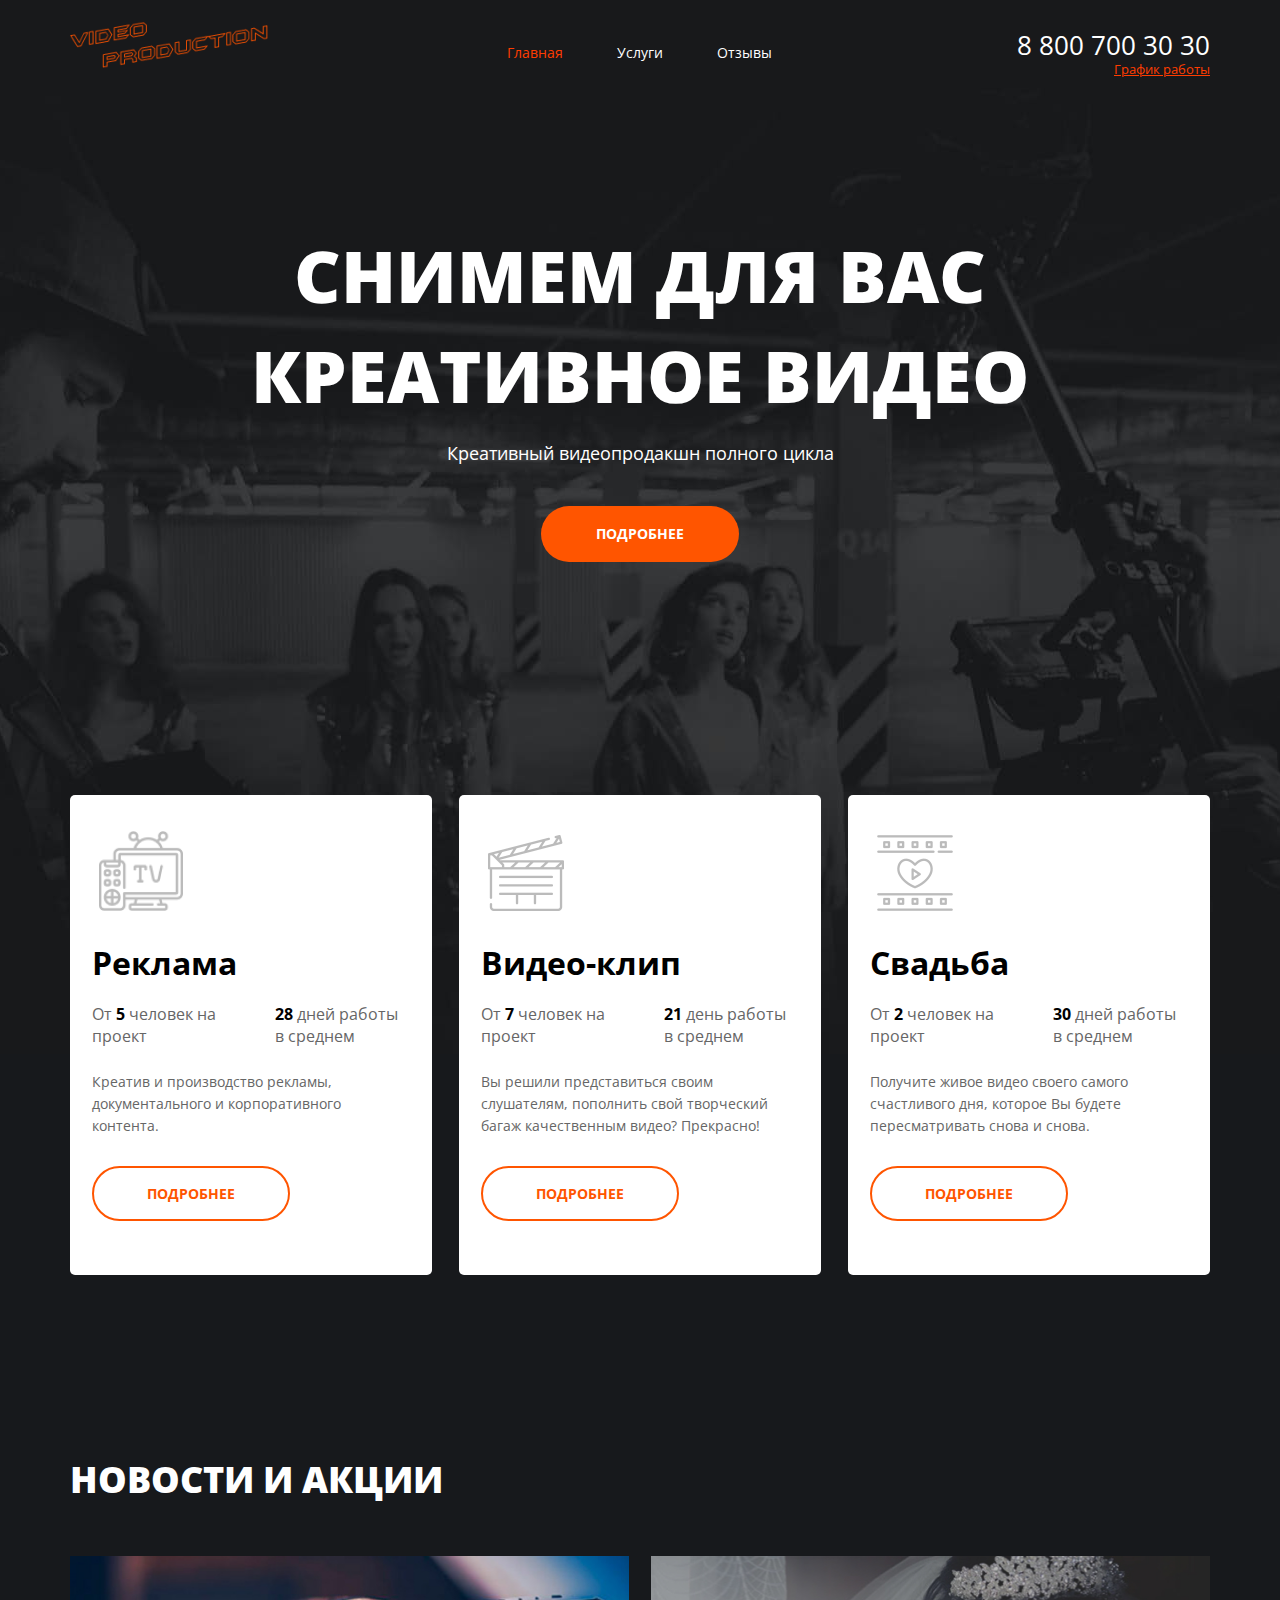
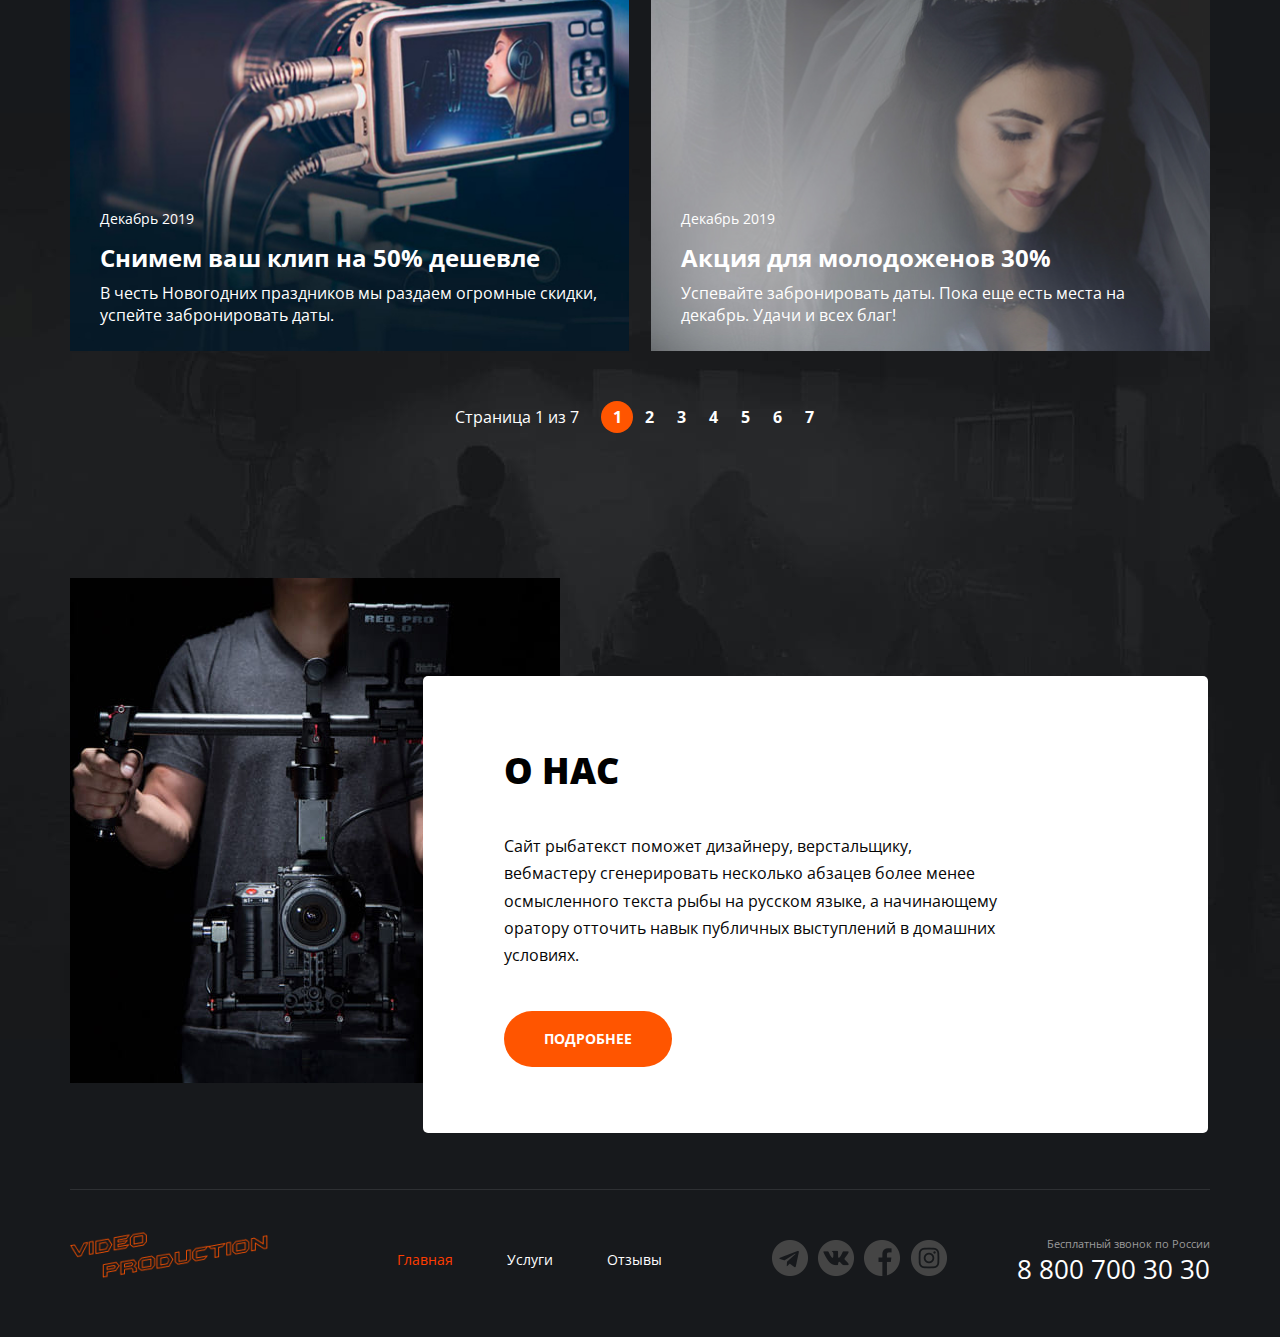
==== commit 65780111: "Add files via upload" ====
--- a/index.html
+++ b/index.html
@@ -22,7 +22,7 @@
                 <a href="./" class="logo">
                   <img src="./img/logo/logo.png" alt="video production logo" class="logo__img">
                 </a>
-                <nav class="menu menu__header">
+                <nav class="menu header__menu">
                   <ul class="menu__list">
                     <li class="menu__item menu__item--active">
                       <a href="./" class="menu__link">Главная</a>
@@ -35,7 +35,7 @@
                     </li>
                   </ul>
                 </nav>
-                <adress class="contacts">
+                <adress class="contacts header__contacts">
                   <a href="tel:+78007003030" class="contacts__phone">8 800 700 30 30</a>
                   <div class="contacts__dropdown-title">
                     <a href="#" class="contacts__dropdown-link">График работы</a>
@@ -232,10 +232,10 @@
     <footer class="footer-container">
       <div class="container footer-container__content">
         <div class="footer">
-          <a href="./" class="logo logo--footer">
+          <a href="./" class="logo">
             <img src="./img/logo/logo.png" alt="video production logo" class="logo__img">
           </a>
-          <nav class="menu menu--footer">
+          <nav class="menu footer__menu">
             <ul class="menu__list">
               <li class="menu__item menu__item--active">
                 <a href="./" class="menu__link">Главная</a>
@@ -255,7 +255,7 @@
             <li class="socials__item socials__item--icon-insta"><a href="#" class="socials__link"></a></li>
 
           </ul>
-          <adress class="contacts contacts--footer">
+          <adress class="contacts footer__contacts">
             <div class="contacts__desc">Бесплатный звонок по России
             </div>
             <a href="tel:+78007003030" class="contacts__phone">8 800 700 30 30</a>
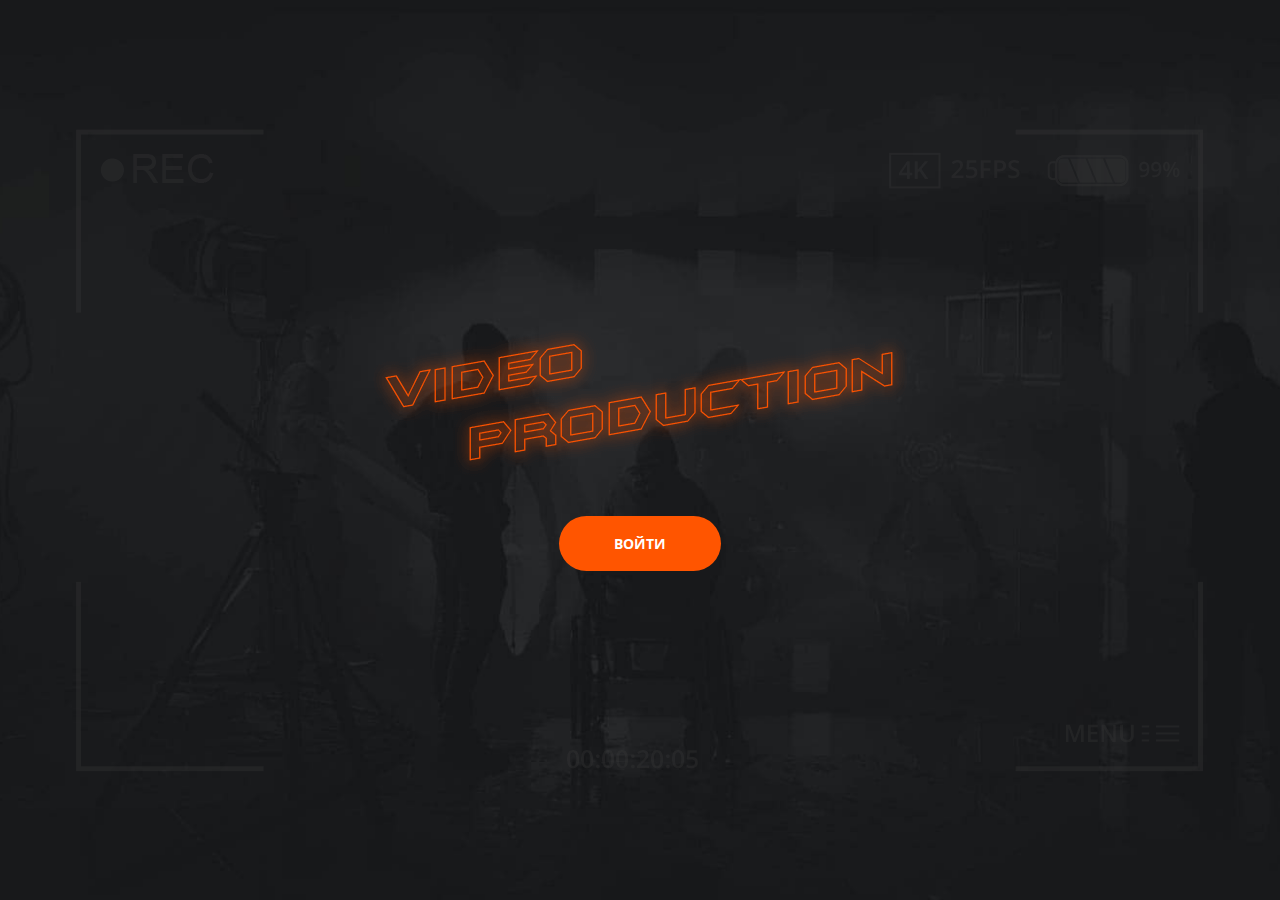
==== commit 791e9677: "Add files via upload" ====
--- a/index.html
+++ b/index.html
@@ -3,267 +3,21 @@
 
 <head>
   <meta charset="UTF-8">
-  <meta name="viewport" content="width=1200, initial-scale=1.0">
-  <title>Снимем для вас
-    креативное видео | Video Production</title>
+  <meta name="viewport" content="width=1200">
+  <title>Video Production</title>
   <link rel="stylesheet" href="./css/main.css">
 </head>
 
 <body>
-  <div class="wrapper main-page-wrapper">
-    <div class="wrapper__content">
-      <!-- Меню и hero header -->
-      <section class="hero">
-        <div class="hero__container">
-          <!-- Меню -->
-          <header class="header-container">
-            <div class="container">
-              <div class="header">
-                <a href="./" class="logo">
-                  <img src="./img/logo/logo.png" alt="video production logo" class="logo__img">
-                </a>
-                <nav class="menu header__menu">
-                  <ul class="menu__list">
-                    <li class="menu__item menu__item--active">
-                      <a href="./" class="menu__link">Главная</a>
-                    </li>
-                    <li class="menu__item">
-                      <a href="./services.html" class="menu__link">Услуги</a>
-                    </li>
-                    <li class="menu__item">
-                      <a href="#" class="menu__link">Отзывы</a>
-                    </li>
-                  </ul>
-                </nav>
-                <adress class="contacts header__contacts">
-                  <a href="tel:+78007003030" class="contacts__phone">8 800 700 30 30</a>
-                  <div class="contacts__dropdown-title">
-                    <a href="#" class="contacts__dropdown-link">График работы</a>
-                  </div>
-                </adress>
-              </div>
-            </div>
-          </header>
-          <!-- Hero -->
-          <div class="hero__content">
-            <div class="container">
-              <div class="hero__text-section">
-                <h1 class="hero__title">снимем для вас
-                  креативное видео</h1>
-                <div class="hero__text">Креативный видеопродакшн полного цикла
-                </div>
-                <a href="#" class="button">Подробнее</a>
-              </div>
-            </div>
-          </div>
-        </div>
-      </section>
-      <!-- Контент -->
-      <main class="main-content">
-        <!-- Предложения-->
-        <section class="offers">
-          <div class="container">
-            <ul class="offers__list">
-              <li class="offers__item">
-                <a href="#" class="offer">
-                  <div class="offer__header">
-                    <img src="./img/content/offers/tv.png" alt="tv" class="offer__header-img">
-                  </div>
-                  <div class="offer__content">
-                    <h4 class="offer__title">Реклама</h4>
-                    <ul class="offer__conditions">
-                      <li class="offer__conditions-item conditions-offers">
-                        От <b>5</b> человек на проект
-                      </li>
-                      <li class="offer__conditions-item conditions-offers">
-                        <b>28</b> дней работы в среднем
-                      </li>
-                    </ul>
-                    <div class="offer__text">
-                      <p>Креатив и производство рекламы, документального и корпоративного контента.</p>
-                    </div>
-                    <div class="button-wrapper">
-                      <div class="button offer__button button--type-secondary">Подробнее</div>
-                    </div>
-                  </div>
-                </a>
-              </li>
-              <li class="offers__item">
-                <a href="#" class="offer">
-                <div class="offer__header">
-                  <img src="./img/content/offers/clapper.png" alt="clapper" class="offer__header-img">
-                </div>
-                <div class="offer__content">
-                  <h4 class="offer__title">Видео-клип</h4>
-                  <ul class="offer__conditions">
-                    <li class="offer__conditions-item conditions-offers">
-                      От <b>7</b> человек на проект
-                    </li>
-                    <li class="offer__conditions-item conditions-offers">
-                      <b>21</b> день работы в среднем
-                    </li>
-                  </ul>
-                  <div class="offer__text">
-                    <p>Вы решили представиться своим слушателям, пополнить свой творческий багаж
-                      качественным видео? Прекрасно!</p>
-                  </div>
-                  <div class="button-wrapper">
-                    <div class="button offer__button button--type-secondary">Подробнее</div>
-                  </div>
-                </div>
-              </a>
-              </li>
-              <li class="offers__item">
-                <a href="#" class="offer">
-                <div class="offer__header">
-                  <img src="./img/content/offers/film.png" alt="film" class="offer__header-img">
-                </div>
-                <div class="offer__content">
-                  <h4 class="offer__title">Свадьба</h4>
-                  <ul class="offer__conditions">
-                    <li class="offer__conditions-item conditions-offers">
-                      От <b>2</b> человек на проект
-                    </li>
-                    <li class="offer__conditions-item conditions-offers">
-                      <b>30</b> дней работы в среднем
-                    </li>
-                  </ul>
-                  <div class="offer__text">
-                    <p>Получите живое видео своего самого счастливого дня, которое Вы будете
-                      пересматривать снова и снова.</p>
-                  </div>
-                  <div class="button-wrapper">
-                    <div class="button offer__button button--type-secondary">Подробнее</div>
-                  </div>
-                </div>
-              </a>
-              </li>
-            </ul>
-          </div>
-        </section>
-        <!-- Новости и акции -->
-        <section class="news">
-          <div class="container">
-            <h3 class="news__main-title">Новости и акции</h3>
-            <ul class="news__list">
-              <li class="news__item single-news">
-                <img src="./img/content/news/camera.jpg" alt="Съемка клипа" class="single-news__cover">
-                <div class="single-news__description">
-                  <time class="single-news__date">Декабрь 2019</time>
-                  <h5 class="single-news__title">Снимем ваш клип на 50% дешевле</h5>
-                  <div class="single-news__text">
-                    <p>
-                      В честь Новогодних праздников мы раздаем огромные скидки, успейте забронировать даты.
-                    </p>
-                  </div>
-                </div>
-              </li>
-              <li class="news__item single-news">
-                <img src="./img/content/news/wedding.jpg" alt="Съемка свадьбы" class="single-news__cover">
-                <div class="single-news__description">
-                  <time class="single-news__date">Декабрь 2019</time>
-                  <h5 class="single-news__title">Акция для молодоженов 30%</h5>
-                  <div class="single-news___text">
-                    <p>
-                      Успевайте забронировать даты. Пока еще есть места на декабрь. Удачи и всех благ!
-                    </p>
-                  </div>
-                </div>
-              </li>
-            </li>
+  <div class="welcome">
+    <div class="welcome__container">
+      <div class="central">
+        <img src="./img/logo/logo-welcome.png" alt="Video Production Logo" class="central__logo"></a>
+        <a href="./main.html" class="button">Войти</a>
+      </div>
+    </div>
+  </div>
 
-            </ul>
-            <div class="pagination">
-              <div class="pagination__pages">
-                Страница 1 из 7
-              </div>
-              <ul class="pagination__list">
-                <li class="pagination__item pagination__item--active">
-                  <a href="#" class="pagination__link">1</a>
-                </li>
-                <li class="pagination__item">
-                  <a href="#" class="pagination__link">2</a>
-                </li>
-                <li class="pagination__item">
-                  <a href="#" class="pagination__link">3</a>
-                </li>
-                <li class="pagination__item">
-                  <a href="#" class="pagination__link">4</a>
-                </li>
-                <li class="pagination__item">
-                  <a href="#" class="pagination__link">5</a>
-                </li>
-                <li class="pagination__item">
-                  <a href="#" class="pagination__link">6</a>
-                </li>
-                <li class="pagination__item">
-                  <a href="#" class="pagination__link">7</a>
-                </li>
-              </ul>
-            </div>
-          </div>
-        </section>
-        <!-- О нас -->
-        <section class="about">
-          <div class="container">
-            <div class="about__content">
-              <div class="about__desc">
-                <h3 class="about__desc-title">О нас</h3>
-                <div class="about__desc-text">
-                  <p>
-                    Сайт рыбатекст поможет дизайнеру, верстальщику, вебмастеру сгенерировать несколько абзацев более
-                    менее
-                    осмысленного текста рыбы на русском языке, а начинающему оратору отточить навык публичных
-                    выступлений
-                    в
-                    домашних условиях.
-                  </p>
-                </div>
-                <div class="button-wrapper">
-                <a href="#" class="button button--main">Подробнее</a>
-              </div>
-              </div>
-            </div>
-          </div>
-        </section>
-      </main>
-    </div>
-    <!-- Футер -->
-    <footer class="footer-container">
-      <div class="container footer-container__content">
-        <div class="footer">
-          <a href="./" class="logo">
-            <img src="./img/logo/logo.png" alt="video production logo" class="logo__img">
-          </a>
-          <nav class="menu footer__menu">
-            <ul class="menu__list">
-              <li class="menu__item menu__item--active">
-                <a href="./" class="menu__link">Главная</a>
-              </li>
-              <li class="menu__item">
-                <a href="./services.html" class="menu__link">Услуги</a>
-              </li>
-              <li class="menu__item">
-                <a href="#" class="menu__link">Отзывы</a>
-              </li>
-            </ul>
-          </nav>
-          <ul class="socials footer__socials">
-            <li class="socials__item socials__item--icon-telegram"><a href="#" class="socials__link"></a></li>
-            <li class="socials__item socials__item--icon-vk"><a href="#" class="socials__link"></a></li>
-            <li class="socials__item socials__item--icon-fb"><a href="#" class="socials__link"></a></li>
-            <li class="socials__item socials__item--icon-insta"><a href="#" class="socials__link"></a></li>
-
-          </ul>
-          <adress class="contacts footer__contacts">
-            <div class="contacts__desc">Бесплатный звонок по России
-            </div>
-            <a href="tel:+78007003030" class="contacts__phone">8 800 700 30 30</a>
-          </adress>
-        </div>
-      </div>
-    </footer>
-  </div>
 </body>
 
 </html>--- a/css/main.css
+++ b/css/main.css
@@ -18,12 +18,28 @@
 @import url('./blocks/pagination.css');
 @import url('./blocks/about.css');
 @import url('./blocks/inner-section.css');
+@import url('./blocks/avatar.css');
+@import url('./blocks/tag.css');
 @import url('./blocks/footer.css');
 @import url('./blocks/socials.css');
+
+/* Приветственная страница */
+@import url('./blocks/welcome.css');
 
 /* Услуги */
 @import url('./blocks/service.css');
 @import url('./blocks/services.css');
 
+/* Отзывы */
+@import url('./blocks/review.css');
+@import url('./blocks/reviews.css');
+
+/* Разделитель */
+@import url('./blocks/separator.css');
+
 /* Партнеры */
-@import url('./blocks/partners.css');+@import url('./blocks/partners.css');
+
+/* Форма */
+@import url('./blocks/form.css');
+@import url('./blocks/controls.css');